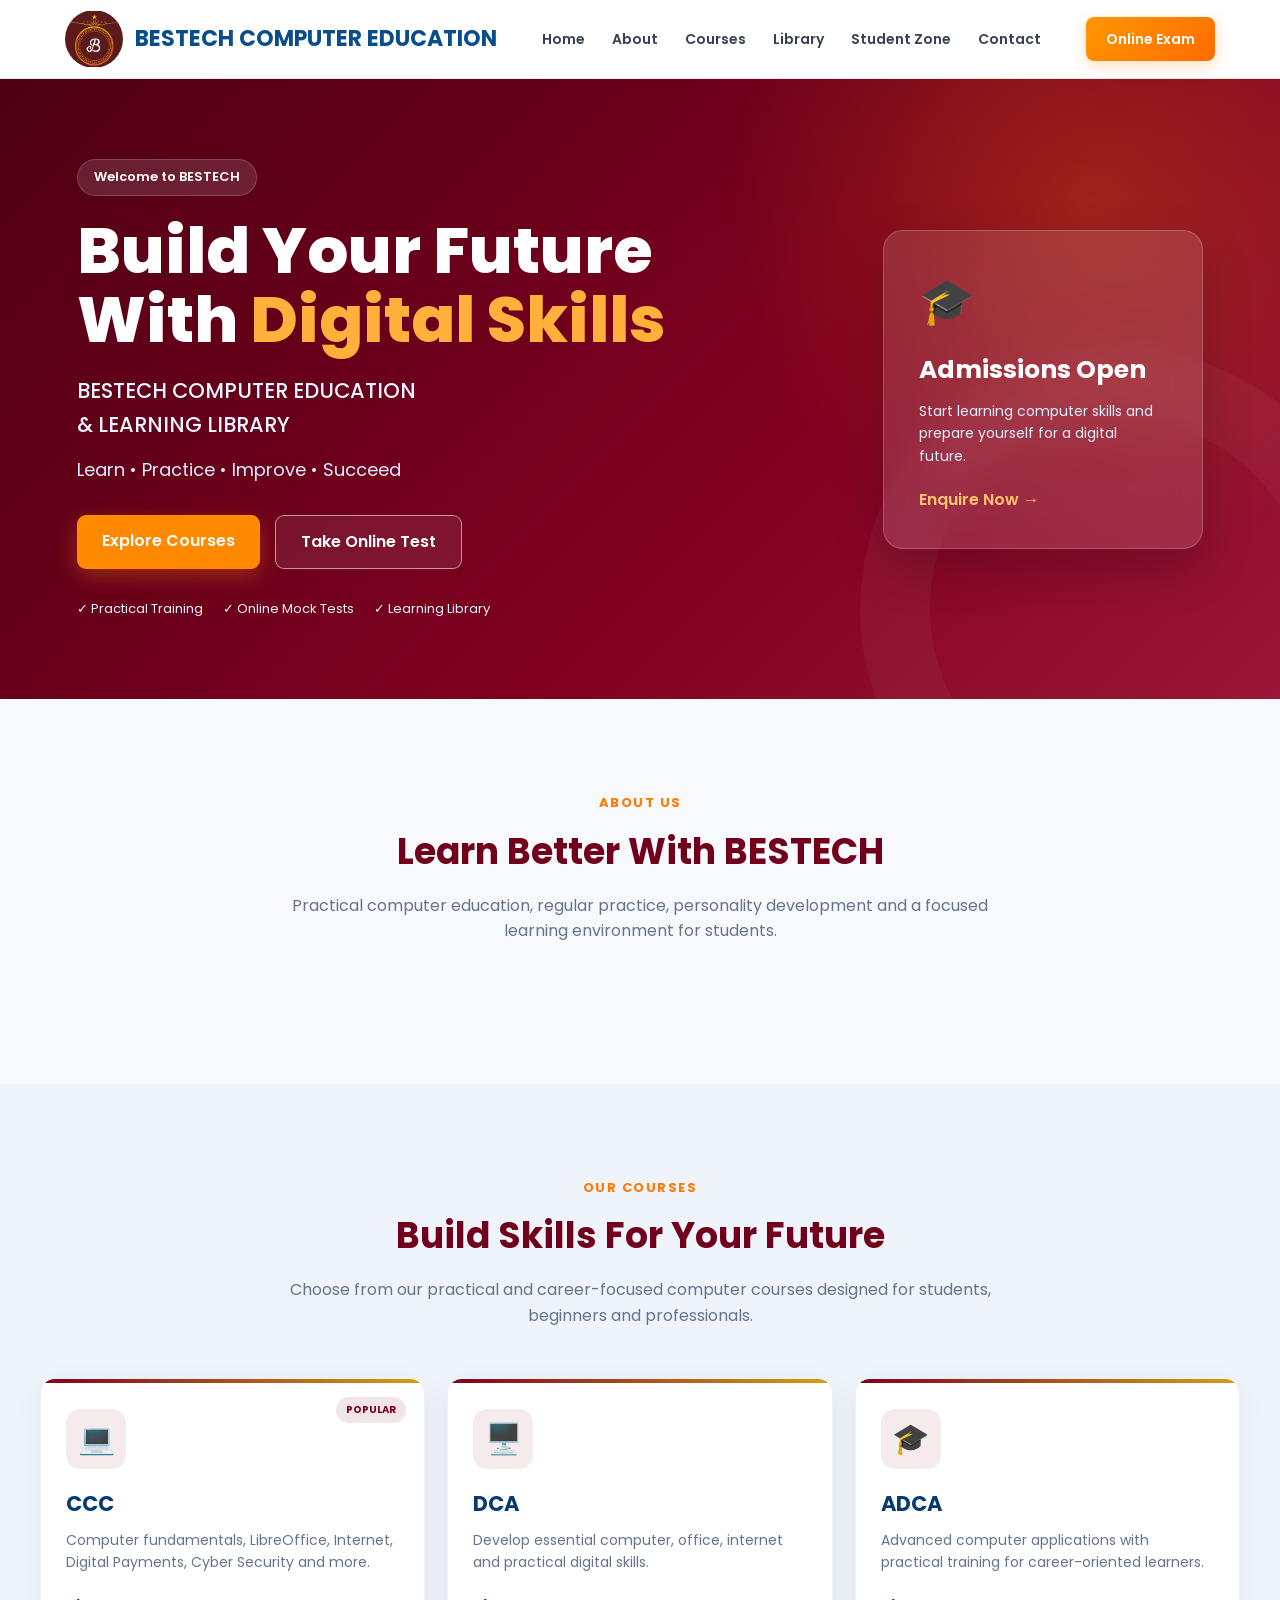
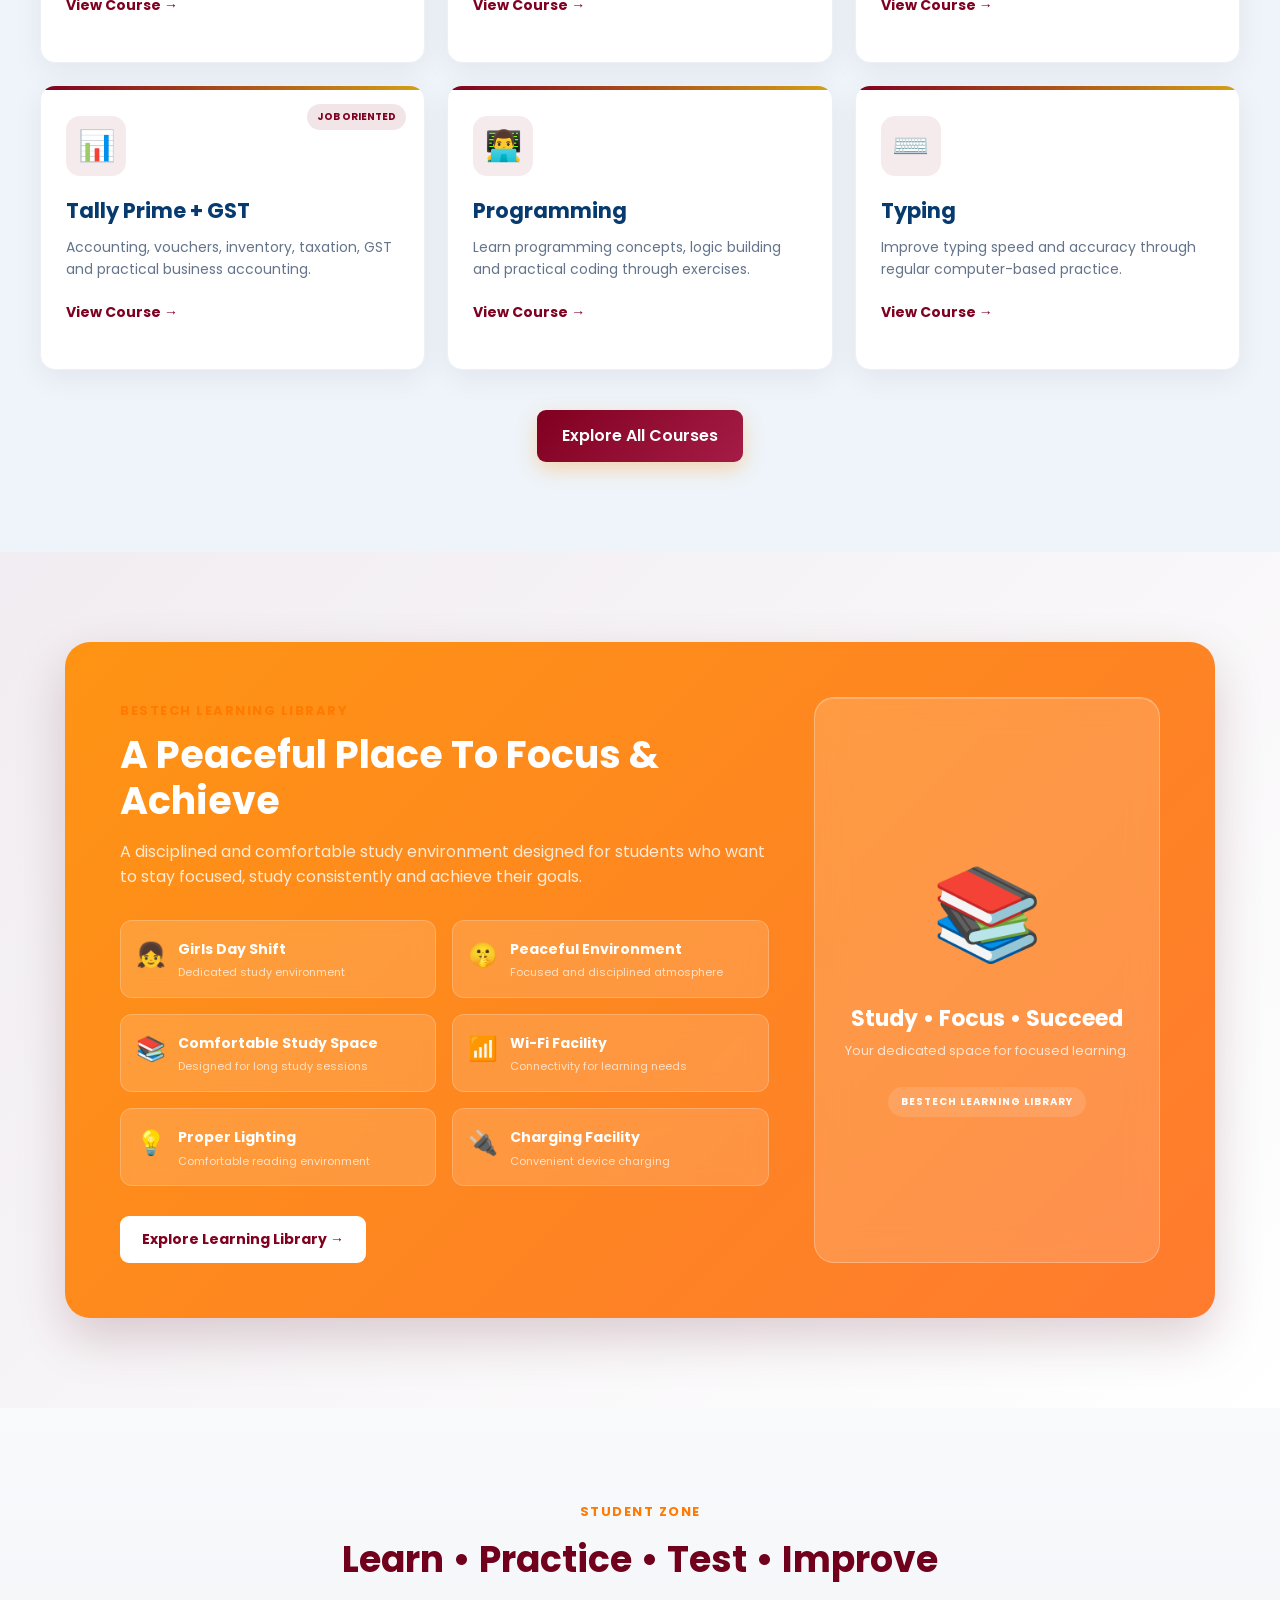
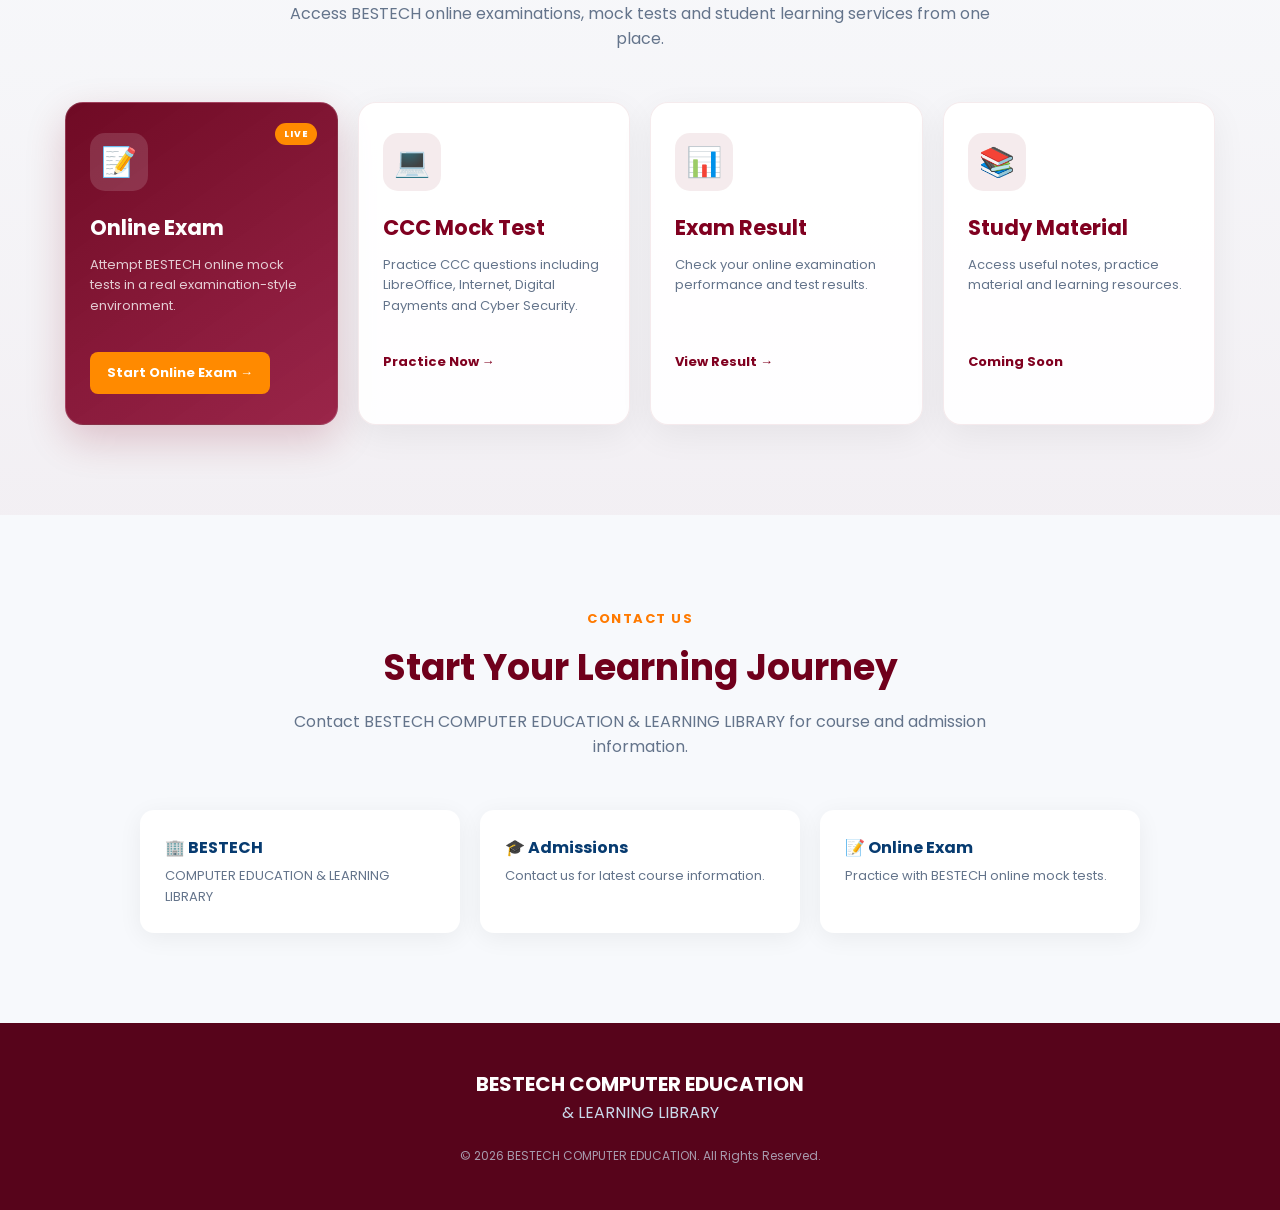
==== index.html @ 59c9afa2 "Connect CCC Online Exam Portal" ====
<!DOCTYPE html>
<html lang="en">

<head>
    <meta charset="UTF-8">
    <meta name="viewport" content="width=device-width, initial-scale=1.0">

    <title>BESTECH COMPUTER EDUCATION & LEARNING LIBRARY</title>

    <meta name="description"
          content="BESTECH Computer Education & Learning Library - Computer Courses, CCC, Tally, Programming, Learning Library and Online Mock Tests.">

    <link rel="preconnect" href="https://fonts.googleapis.com">
    <link rel="preconnect" href="https://fonts.gstatic.com" crossorigin>

    <link href="https://fonts.googleapis.com/css2?family=Poppins:wght@400;500;600;700;800&display=swap"
          rel="stylesheet">

    <link rel="stylesheet" href="css/style.css">
</head>

<body>

<!-- =========================
     HEADER
========================= -->

<header class="header">

    <nav class="navbar">

        <div class="brand">

            <div class="logo-box">
    <img src="images/logo.png" alt="BESTECH COMPUTER EDUCATION Logo">
</div>

            <div class="brand-text">
                <h2>BESTECH COMPUTER EDUCATION</h2>
            </div>

        </div>


        <ul class="nav-links">

            <li><a href="#home">Home</a></li>

            <li><a href="#about">About</a></li>

            <li><a href="#courses">Courses</a></li>

            <li><a href="#library">Library</a></li>

            <li><a href="#student-zone">Student Zone</a></li>

            <li><a href="#contact">Contact</a></li>

        </ul>


        <a href="#student-zone" class="exam-btn">
            Online Exam
        </a>

    </nav>

</header>


<!-- =========================
     HERO SECTION
========================= -->

<section class="hero" id="home">

    <div class="hero-content">

        <span class="welcome">
            Welcome to BESTECH
        </span>

        <h1>
            Build Your Future With
            <span>Digital Skills</span>
        </h1>

        <h2>
            BESTECH COMPUTER EDUCATION
            <br>
            & LEARNING LIBRARY
        </h2>

        <p>
            Learn • Practice • Improve • Succeed
        </p>


        <div class="hero-buttons">

            <a href="#courses" class="primary-btn">
                Explore Courses
            </a>

            <a href="#student-zone" class="secondary-btn">
                Take Online Test
            </a>

        </div>


        <div class="hero-features">

            <span>✓ Practical Training</span>

            <span>✓ Online Mock Tests</span>

            <span>✓ Learning Library</span>

        </div>

    </div>


    <div class="hero-card">

        <div class="hero-card-icon">
            🎓
        </div>

        <h3>Admissions Open</h3>

        <p>
            Start learning computer skills and prepare
            yourself for a digital future.
        </p>

        <a href="#contact">
            Enquire Now →
        </a>

    </div>

</section>


<!-- =========================
     ABOUT
========================= -->

<section class="section" id="about">

    <div class="section-heading">

        <span>ABOUT US</span>

        <h2>
            Learn Better With BESTECH
        </h2>

        <p>
            Practical computer education, regular practice,
            personality development and a focused learning
            environment for students.
        </p>

    </div>

</section>


<!-- =========================
     COURSES
========================= -->

<!-- =========================
     COURSES
========================= -->

<section class="section light-section" id="courses">

    <div class="section-heading">
        <span>OUR COURSES</span>
        <h2>Build Skills For Your Future</h2>
        <p>
            Choose from our practical and career-focused computer courses
            designed for students, beginners and professionals.
        </p>
    </div>

    <div class="cards course-grid">

        <!-- CCC -->
        <div class="card course-card">
            <div class="card-icon">💻</div>
            <span class="course-tag">Popular</span>

            <h3>CCC</h3>

            <p>
                Computer fundamentals, LibreOffice, Internet,
                Digital Payments, Cyber Security and more.
            </p>

            <a href="courses.html#ccc" class="course-link">
                View Course →
            </a>
        </div>


        <!-- DCA -->
        <div class="card course-card">
            <div class="card-icon">🖥️</div>

            <h3>DCA</h3>

            <p>
                Develop essential computer, office,
                internet and practical digital skills.
            </p>

            <a href="courses.html#dca" class="course-link">
                View Course →
            </a>
        </div>


        <!-- ADCA -->
        <div class="card course-card">
            <div class="card-icon">🎓</div>

            <h3>ADCA</h3>

            <p>
                Advanced computer applications with practical
                training for career-oriented learners.
            </p>

            <a href="courses.html#adca" class="course-link">
                View Course →
            </a>
        </div>


        <!-- TALLY -->
        <div class="card course-card">
            <div class="card-icon">📊</div>
            <span class="course-tag">Job Oriented</span>

            <h3>Tally Prime + GST</h3>

            <p>
                Accounting, vouchers, inventory, taxation,
                GST and practical business accounting.
            </p>

            <a href="courses.html#tally" class="course-link">
                View Course →
            </a>
        </div>


        <!-- PROGRAMMING -->
        <div class="card course-card">
            <div class="card-icon">👨‍💻</div>

            <h3>Programming</h3>

            <p>
                Learn programming concepts, logic building
                and practical coding through exercises.
            </p>

            <a href="courses.html#programming" class="course-link">
                View Course →
            </a>
        </div>


        <!-- TYPING -->
        <div class="card course-card">
            <div class="card-icon">⌨️</div>

            <h3>Typing</h3>

            <p>
                Improve typing speed and accuracy through
                regular computer-based practice.
            </p>

            <a href="courses.html#typing" class="course-link">
                View Course →
            </a>
        </div>

    </div>

    <div class="all-courses">
        <a href="courses.html" class="primary-btn">
            Explore All Courses
        </a>
    </div>

</section>

<!-- =========================
     LIBRARY
========================= -->

<!-- =========================
     BESTECH LEARNING LIBRARY
========================= -->

<section class="section library-section" id="library">

    <div class="library-box">

        <div class="library-content">

            <span class="small-title">
                BESTECH LEARNING LIBRARY
            </span>

            <h2>A Peaceful Place To Focus & Achieve</h2>

            <p class="library-description">
                A disciplined and comfortable study environment
                designed for students who want to stay focused,
                study consistently and achieve their goals.
            </p>

            <div class="library-features">

                <div class="library-feature">
                    <span>👧</span>
                    <div>
                        <strong>Girls Day Shift</strong>
                        <p>Dedicated study environment</p>
                    </div>
                </div>

                <div class="library-feature">
                    <span>🤫</span>
                    <div>
                        <strong>Peaceful Environment</strong>
                        <p>Focused and disciplined atmosphere</p>
                    </div>
                </div>

                <div class="library-feature">
                    <span>📚</span>
                    <div>
                        <strong>Comfortable Study Space</strong>
                        <p>Designed for long study sessions</p>
                    </div>
                </div>

                <div class="library-feature">
                    <span>📶</span>
                    <div>
                        <strong>Wi-Fi Facility</strong>
                        <p>Connectivity for learning needs</p>
                    </div>
                </div>

                <div class="library-feature">
                    <span>💡</span>
                    <div>
                        <strong>Proper Lighting</strong>
                        <p>Comfortable reading environment</p>
                    </div>
                </div>

                <div class="library-feature">
                    <span>🔌</span>
                    <div>
                        <strong>Charging Facility</strong>
                        <p>Convenient device charging</p>
                    </div>
                </div>

            </div>

            <a href="library.html" class="library-btn">
                Explore Learning Library →
            </a>

        </div>

        <div class="library-visual">

            <div class="library-big-icon">📚</div>

            <h3>Study • Focus • Succeed</h3>

            <p>
                Your dedicated space for focused learning.
            </p>

            <div class="library-badge">
                BESTECH LEARNING LIBRARY
            </div>

        </div>

    </div>

</section>

<!-- =========================
     STUDENT ZONE
========================= -->

<!-- =========================
     STUDENT ZONE
========================= -->

<section class="section student-zone-section" id="student-zone">

    <div class="section-heading">

        <span>STUDENT ZONE</span>

        <h2>Learn • Practice • Test • Improve</h2>

        <p>
            Access BESTECH online examinations, mock tests
            and student learning services from one place.
        </p>

    </div>


    <div class="student-zone-grid">

        <!-- ONLINE EXAM -->

        <div class="student-zone-card featured-zone-card">

            <div class="zone-icon">
                📝
            </div>

            <span class="zone-badge">
                LIVE
            </span>

            <h3>Online Exam</h3>

            <p>
                Attempt BESTECH online mock tests in a
                real examination-style environment.
            </p>

          <a href="https://amit8108gupta.github.io/BESTECH-CCC-PORTAL/"
   class="zone-btn exam-zone-btn">
    Start Online Exam →
</a>

        </div>


        <!-- PRACTICE TEST -->

        <div class="student-zone-card">

            <div class="zone-icon">
                💻
            </div>

            <h3>CCC Mock Test</h3>

            <p>
                Practice CCC questions including LibreOffice,
                Internet, Digital Payments and Cyber Security.
            </p>

      <a href="https://amit8108gupta.github.io/BESTECH-CCC-PORTAL/"
   class="zone-link">
    Practice Now →
</a>

        </div>


        <!-- RESULT -->

        <div class="student-zone-card">

            <div class="zone-icon">
                📊
            </div>

            <h3>Exam Result</h3>

            <p>
                Check your online examination performance
                and test results.
            </p>

            <a href="#" class="zone-link">
                View Result →
            </a>

        </div>


        <!-- NOTES -->

        <div class="student-zone-card">

            <div class="zone-icon">
                📚
            </div>

            <h3>Study Material</h3>

            <p>
                Access useful notes, practice material
                and learning resources.
            </p>

            <a href="#" class="zone-link">
                Coming Soon
            </a>

        </div>

    </div>

</section>
<!-- =========================
     CONTACT
========================= -->

<section class="section" id="contact">

    <div class="section-heading">

        <span>CONTACT US</span>

        <h2>
            Start Your Learning Journey
        </h2>

        <p>
            Contact BESTECH COMPUTER EDUCATION &
            LEARNING LIBRARY for course and admission information.
        </p>

    </div>


    <div class="contact-box">

        <div>
            <strong>🏢 BESTECH</strong>
            <p>COMPUTER EDUCATION & LEARNING LIBRARY</p>
        </div>

        <div>
            <strong>🎓 Admissions</strong>
            <p>Contact us for latest course information.</p>
        </div>

        <div>
            <strong>📝 Online Exam</strong>
            <p>Practice with BESTECH online mock tests.</p>
        </div>

    </div>

</section>


<!-- =========================
     FOOTER
========================= -->

<footer>

    <h3>
        BESTECH COMPUTER EDUCATION
    </h3>

    <p>
        & LEARNING LIBRARY
    </p>

    <p class="copyright">
        © 2026 BESTECH COMPUTER EDUCATION.
        All Rights Reserved.
    </p>

</footer>

</body>

</html>
---- css/style.css ----
/* =========================================
   BESTECH COMPUTER EDUCATION
   Official Website - Main Stylesheet
========================================= */

* {
    margin: 0;
    padding: 0;
    box-sizing: border-box;
}

html {
    scroll-behavior: smooth;
}

body {
    font-family: "Poppins", sans-serif;
    background: #f7f9fc;
    color: #1f2937;
    line-height: 1.6;
}

a {
    text-decoration: none;
}

/* =========================
   HEADER
========================= */

.header {
    position: sticky;
    top: 0;
    width: 100%;
    z-index: 1000;
    background: rgba(255,255,255,0.96);
    backdrop-filter: blur(12px);
    border-bottom: 1px solid #e5e7eb;
}

.navbar {
    max-width: 1200px;
    margin: auto;
    min-height: 78px;

    display: flex;
    align-items: center;
    justify-content: space-between;

    padding: 10px 25px;
}

.brand {
    display: flex;
    align-items: center;
    gap: 12px;
}

.logo-box {
    width: 58px;
    height: 58px;

    display: flex;
    align-items: center;
    justify-content: center;

    flex-shrink: 0;
}

.logo-box img {
    width: 100%;
    height: 100%;

    object-fit: contain;
    border-radius: 50%;
}

.brand-text h2 {
    color: #0a4d8c;
    font-size: 22px;
    line-height: 1.1;
}

.brand-text p {
    font-size: 12px;
    color: #6b7280;
}

.nav-links {
    list-style: none;

    display: flex;
    align-items: center;
    gap: 27px;
}

.nav-links a {
    color: #374151;
    font-size: 14px;
    font-weight: 600;
    transition: 0.3s;
}

.nav-links a:hover {
    color: #ff7a00;
}

.exam-btn {
    background: linear-gradient(135deg, #ff9800, #ff6b00);
    color: white;

    padding: 11px 20px;
    border-radius: 8px;

    font-size: 14px;
    font-weight: 600;

    box-shadow: 0 5px 15px rgba(255, 128, 0, 0.25);

    transition: 0.3s;
}

.exam-btn:hover {
    transform: translateY(-2px);
}

/* =========================
   HERO
========================= */

.hero {
    min-height: 620px;

    background:
    radial-gradient(
        circle at 85% 20%,
        rgba(255, 152, 0, 0.22),
        transparent 30%
    ),
    linear-gradient(
        135deg,
        #4d0013,
        #800020 60%,
        #9b1638
    );

    display: flex;
    align-items: center;
    justify-content: space-between;

    gap: 60px;

    padding: 80px max(6%, calc((100% - 1200px) / 2));

    color: white;

    position: relative;
    overflow: hidden;
}

.hero::after {
    content: "";

    position: absolute;
    width: 380px;
    height: 380px;

    border: 70px solid rgba(255,255,255,0.04);
    border-radius: 50%;

    right: -100px;
    bottom: -170px;
}

.hero-content {
    max-width: 700px;
    position: relative;
    z-index: 2;
}

.welcome {
    display: inline-block;

    background: rgba(255,255,255,0.12);

    padding: 7px 16px;
    border-radius: 30px;

    font-size: 13px;
    font-weight: 600;

    margin-bottom: 20px;

    border: 1px solid rgba(255,255,255,0.18);
}

.hero h1 {
    font-size: clamp(38px, 5vw, 65px);
    line-height: 1.08;

    margin-bottom: 20px;

    font-weight: 800;
}

.hero h1 span {
    color: #ffb13b;
}

.hero h2 {
    font-size: 21px;
    font-weight: 500;

    margin-bottom: 15px;

    color: #eaf4ff;
}

.hero-content > p {
    font-size: 18px;
    color: #dcecff;
}

.hero-buttons {
    display: flex;
    gap: 15px;

    margin-top: 30px;
}

.primary-btn,
.secondary-btn {
    display: inline-block;

    padding: 13px 25px;

    border-radius: 9px;

    font-weight: 600;

    transition: 0.3s;
}

.primary-btn {
    background: #ff8a00;
    color: white;

    box-shadow: 0 7px 20px rgba(255,138,0,0.3);
}

.secondary-btn {
    color: white;
    border: 1px solid rgba(255,255,255,0.55);
    background: rgba(255,255,255,0.08);
}

.primary-btn:hover,
.secondary-btn:hover {
    transform: translateY(-3px);
}

.hero-features {
    margin-top: 30px;

    display: flex;
    flex-wrap: wrap;
    gap: 20px;

    font-size: 13px;
    color: #eaf4ff;
}

/* Admission card */

.hero-card {
    width: 320px;

    background: rgba(255,255,255,0.12);
    backdrop-filter: blur(18px);

    border: 1px solid rgba(255,255,255,0.2);

    border-radius: 20px;

    padding: 35px;

    position: relative;
    z-index: 2;

    box-shadow: 0 20px 50px rgba(0,0,0,0.2);
}

.hero-card-icon {
    font-size: 45px;
    margin-bottom: 12px;
}

.hero-card h3 {
    font-size: 25px;
    margin-bottom: 10px;
}

.hero-card p {
    font-size: 14px;
    color: #e5efff;
    margin-bottom: 20px;
}

.hero-card a {
    color: #ffc46b;
    font-weight: 600;
}

/* =========================
   GENERAL SECTION
========================= */

.section {
    padding: 90px 25px;
}

.light-section {
    background: #eef4fa;
}

.section-heading {
    max-width: 750px;

    margin: 0 auto 50px;

    text-align: center;
}

.section-heading span,
.small-title {
    color: #ff7a00;

    font-size: 13px;
    font-weight: 700;

    letter-spacing: 1.5px;
}

.section-heading h2 {
    color: #70001c;

    font-size: 36px;

    margin: 8px 0 12px;
}

.section-heading p {
    color: #64748b;
}

/* =========================
   COURSE CARDS
========================= */

.cards {
    max-width: 1200px;
    margin: auto;

    display: grid;

    grid-template-columns:
        repeat(4, 1fr);

    gap: 22px;
}

.card {
    background: white;

    padding: 30px 25px;

    border-radius: 15px;

    box-shadow:
        0 8px 30px rgba(0,0,0,0.06);

    border: 1px solid #edf1f5;

    transition: 0.3s;
}

.card:hover {
    transform: translateY(-8px);

    box-shadow:
        0 15px 35px rgba(0,0,0,0.1);
}

.card-icon {
    font-size: 37px;
    margin-bottom: 15px;
}

.card h3 {
    color: #073b70;
    margin-bottom: 8px;
}

.card p {
    font-size: 14px;
    color: #64748b;
}

/* =========================
   LIBRARY
========================= */

/* =========================
   LEARNING LIBRARY
========================= */

.library-section {
    background:
        linear-gradient(
            135deg,
            rgba(128, 0, 32, 0.05),
            rgba(255, 255, 255, 1)
        );
}

.library-box {
    max-width: 1150px;
    margin: auto;

    display: grid;
    grid-template-columns: 1.5fr 0.8fr;
    gap: 45px;

    padding: 55px;

    border-radius: 25px;

    background:
        linear-gradient(
            135deg,
            rgba(255, 140, 0, 0.92),
            rgba(255, 94, 0, 0.82)
        );

    color: white;

    box-shadow:
        0 20px 50px rgba(80, 0, 20, 0.18);
}

.library-content h2 {
    font-size: 38px;
    line-height: 1.2;
    margin: 10px 0 15px;
}

.library-description {
    color: rgba(255,255,255,0.82);
    max-width: 700px;
}

.library-features {
    display: grid;
    grid-template-columns: repeat(2, 1fr);

    gap: 16px;

    margin: 30px 0;
}

.library-feature {
    display: flex;
    align-items: flex-start;
    gap: 12px;

    padding: 15px;
    border-radius: 12px;

    background: rgba(255, 255, 255, 0.14);
    border: 1px solid rgba(255, 255, 255, 0.22);

    backdrop-filter: blur(10px);
}

.library-feature > span {
    font-size: 24px;
}

.library-feature strong {
    font-size: 14px;
}

.library-feature p {
    font-size: 11px;
    margin-top: 3px;
    color: rgba(255,255,255,0.7);
}

.library-btn {
    display: inline-block;

    background: #ffffff;
    color: #800020;

    padding: 12px 22px;

    border-radius: 9px;

    font-size: 14px;
    font-weight: 700;

    transition: 0.3s;
}

.library-btn:hover {
    transform: translateY(-3px);
}

.library-visual {
    display: flex;
    flex-direction: column;
    align-items: center;
    justify-content: center;

    text-align: center;
    padding: 35px 20px;

    border-radius: 20px;

    background: rgba(255, 255, 255, 0.16);
    border: 1px solid rgba(255, 255, 255, 0.28);

    backdrop-filter: blur(15px);

    box-shadow: inset 0 1px 0 rgba(255,255,255,0.2);
}

.library-big-icon {
    font-size: 90px;
}

.library-visual h3 {
    margin-top: 15px;
    font-size: 22px;
}

.library-visual p {
    margin-top: 5px;
    font-size: 13px;
    color: rgba(255,255,255,0.75);
}

.library-badge {
    margin-top: 25px;

    padding: 7px 13px;

    border-radius: 30px;

    background: rgba(255,255,255,0.12);

    font-size: 10px;
    font-weight: 700;

    letter-spacing: 1px;
}

/* Tablet / Mobile */

@media (max-width: 850px) {

    .library-box {
        grid-template-columns: 1fr;
        padding: 35px 25px;
    }

}

@media (max-width: 600px) {

    .library-features {
        grid-template-columns: 1fr;
    }

    .library-content h2 {
        font-size: 29px;
    }

    .library-big-icon {
        font-size: 65px;
    }

}

/* =========================
   STUDENT ZONE
========================= */

.student-section {
    background: #f0f5fb;
}

.student-card {
    max-width: 470px;

    margin: auto;

    background: white;

    text-align: center;

    padding: 40px;

    border-radius: 20px;

    box-shadow:
        0 10px 40px rgba(0,0,0,0.08);
}

.student-icon {
    font-size: 55px;
}

.student-card h3 {
    color: #073b70;
    font-size: 24px;
    margin: 12px 0;
}

.student-card p {
    color: #64748b;
    margin-bottom: 25px;
}

.start-test-btn {
    display: inline-block;

    padding: 13px 28px;

    background:
        linear-gradient(
            135deg,
            #ff9500,
            #ff6a00
        );

    color: white;

    border-radius: 9px;

    font-weight: 600;

    transition: 0.3s;
}

.start-test-btn:hover {
    transform: translateY(-3px);
}

/* =========================
   CONTACT
========================= */

.contact-box {
    max-width: 1000px;

    margin: auto;

    display: grid;

    grid-template-columns:
        repeat(3, 1fr);

    gap: 20px;
}

.contact-box > div {
    background: white;

    padding: 25px;

    border-radius: 14px;

    box-shadow:
        0 5px 25px rgba(0,0,0,0.06);
}

.contact-box strong {
    color: #073b70;
}

.contact-box p {
    margin-top: 6px;

    font-size: 13px;

    color: #64748b;
}

/* =========================
   FOOTER
========================= */

footer {
    background: rgba(87, 4, 27, 1);

    color: white;

    text-align: center;

    padding: 45px 20px;
}

footer h3 {
    font-size: 20px;
}

footer > p {
    color: #c9d9ea;
}

.copyright {
    margin-top: 20px;
    font-size: 12px;
    opacity: 0.7;
}

/* =========================
   RESPONSIVE
========================= */

@media (max-width: 950px) {

    .nav-links {
        display: none;
    }

    .hero {
        flex-direction: column;
        align-items: flex-start;

        padding-top: 70px;
        padding-bottom: 70px;
    }

    .hero-card {
        width: 100%;
        max-width: 500px;
    }

    .cards {
        grid-template-columns:
            repeat(2, 1fr);
    }

}

@media (max-width: 650px) {

    .navbar {
        padding: 10px 15px;
    }

    .brand-text h2 {
        font-size: 18px;
    }

    .brand-text p {
        font-size: 10px;
    }

    .exam-btn {
        padding: 9px 12px;
        font-size: 12px;
    }

    .hero {
        min-height: auto;
        padding: 60px 20px;
    }

    .hero h1 {
        font-size: 38px;
    }

    .hero h2 {
        font-size: 17px;
    }

    .hero-buttons {
        flex-direction: column;
    }

    .primary-btn,
    .secondary-btn {
        text-align: center;
    }

    .hero-features {
        flex-direction: column;
        gap: 8px;
    }

    .section {
        padding: 65px 18px;
    }

    .section-heading h2 {
        font-size: 29px;
    }

    .cards {
        grid-template-columns: 1fr;
    }

    .library-box {
        padding: 35px 25px;
        flex-direction: column;
        align-items: flex-start;
    }

    .library-box h2 {
        font-size: 28px;
    }

    .library-icon {
        font-size: 60px;
    }

    .contact-box {
        grid-template-columns: 1fr;
    }

}
/* =========================
   PROFESSIONAL COURSE CARDS
========================= */

.course-grid {
    grid-template-columns: repeat(3, 1fr);
}

.course-card {
    position: relative;
    overflow: hidden;
    min-height: 285px;
}

.course-card::before {
    content: "";
    position: absolute;
    top: 0;
    left: 0;

    width: 100%;
    height: 4px;

    background: linear-gradient(
        90deg,
        #800020,
        #d4a017
    );
}

.course-card .card-icon {
    width: 60px;
    height: 60px;

    display: flex;
    align-items: center;
    justify-content: center;

    background: rgba(128, 0, 32, 0.08);

    border-radius: 14px;

    font-size: 30px;
}

.course-card h3 {
    font-size: 21px;
    margin-top: 18px;
}

.course-tag {
    position: absolute;

    top: 18px;
    right: 18px;

    background: rgba(128, 0, 32, 0.1);
    color: #800020;

    padding: 5px 10px;
    border-radius: 20px;

    font-size: 10px;
    font-weight: 700;

    text-transform: uppercase;
}

.course-link {
    display: inline-block;

    margin-top: 20px;

    color: #800020;

    font-size: 14px;
    font-weight: 700;
}

.course-link:hover {
    color: #d48806;
}

.all-courses {
    text-align: center;
    margin-top: 40px;
}

.all-courses .primary-btn {
    background: linear-gradient(
        135deg,
        #800020,
        #a51c46
    );
}

/* Tablet */

@media (max-width: 950px) {

    .course-grid {
        grid-template-columns: repeat(2, 1fr);
    }

}

/* Mobile */

@media (max-width: 650px) {

    .course-grid {
        grid-template-columns: 1fr;
    }

    .course-card {
        min-height: auto;
    }

}
/* =========================================
   STUDENT ZONE
========================================= */

.student-zone-section {
    background:
        linear-gradient(
            180deg,
            #f8fafc,
            rgba(128, 0, 32, 0.04)
        );
}

.student-zone-grid {
    max-width: 1150px;
    margin: auto;

    display: grid;
    grid-template-columns: repeat(4, 1fr);

    gap: 20px;
}

.student-zone-card {
    position: relative;

    background: rgba(255, 255, 255, 0.92);

    padding: 30px 24px;

    border-radius: 18px;

    border: 1px solid rgba(128, 0, 32, 0.08);

    box-shadow:
        0 10px 35px rgba(0, 0, 0, 0.06);

    transition:
        transform 0.3s ease,
        box-shadow 0.3s ease;
}

.student-zone-card:hover {
    transform: translateY(-7px);

    box-shadow:
        0 18px 40px rgba(128, 0, 32, 0.12);
}

.zone-icon {
    width: 58px;
    height: 58px;

    display: flex;
    align-items: center;
    justify-content: center;

    border-radius: 15px;

    background: rgba(128, 0, 32, 0.08);

    font-size: 29px;

    margin-bottom: 20px;
}

.student-zone-card h3 {
    color: #800020;

    font-size: 21px;

    margin-bottom: 10px;
}

.student-zone-card p {
    color: #64748b;

    font-size: 13px;

    min-height: 82px;
}

.zone-link {
    display: inline-block;

    margin-top: 15px;

    color: #800020;

    font-size: 13px;
    font-weight: 700;
}

.zone-link:hover {
    color: #e87500;
}


/* FEATURED EXAM CARD */

.featured-zone-card {
    background:
        linear-gradient(
            145deg,
            rgba(105, 0, 27, 0.96),
            rgba(145, 15, 55, 0.90)
        );

    color: white;

    border: 1px solid rgba(255,255,255,0.15);

    box-shadow:
        0 15px 40px rgba(128, 0, 32, 0.20);
}

.featured-zone-card .zone-icon {
    background: rgba(255,255,255,0.14);
}

.featured-zone-card h3 {
    color: white;
}

.featured-zone-card p {
    color: rgba(255,255,255,0.78);
}

.zone-badge {
    position: absolute;

    top: 20px;
    right: 20px;

    background: #ff8a00;
    color: white;

    padding: 4px 9px;

    border-radius: 20px;

    font-size: 9px;
    font-weight: 800;

    letter-spacing: 1px;
}

.zone-btn {
    display: inline-block;

    margin-top: 15px;

    padding: 11px 17px;

    border-radius: 8px;

    font-size: 13px;
    font-weight: 700;

    transition: 0.3s;
}

.exam-zone-btn {
    background: #ff8a00;
    color: white;
}

.exam-zone-btn:hover {
    background: #ffffff;
    color: #800020;

    transform: translateY(-2px);
}


/* TABLET */

@media (max-width: 950px) {

    .student-zone-grid {
        grid-template-columns: repeat(2, 1fr);
    }

}


/* MOBILE */

@media (max-width: 600px) {

    .student-zone-grid {
        grid-template-columns: 1fr;
    }

    .student-zone-card p {
        min-height: auto;
    }

}
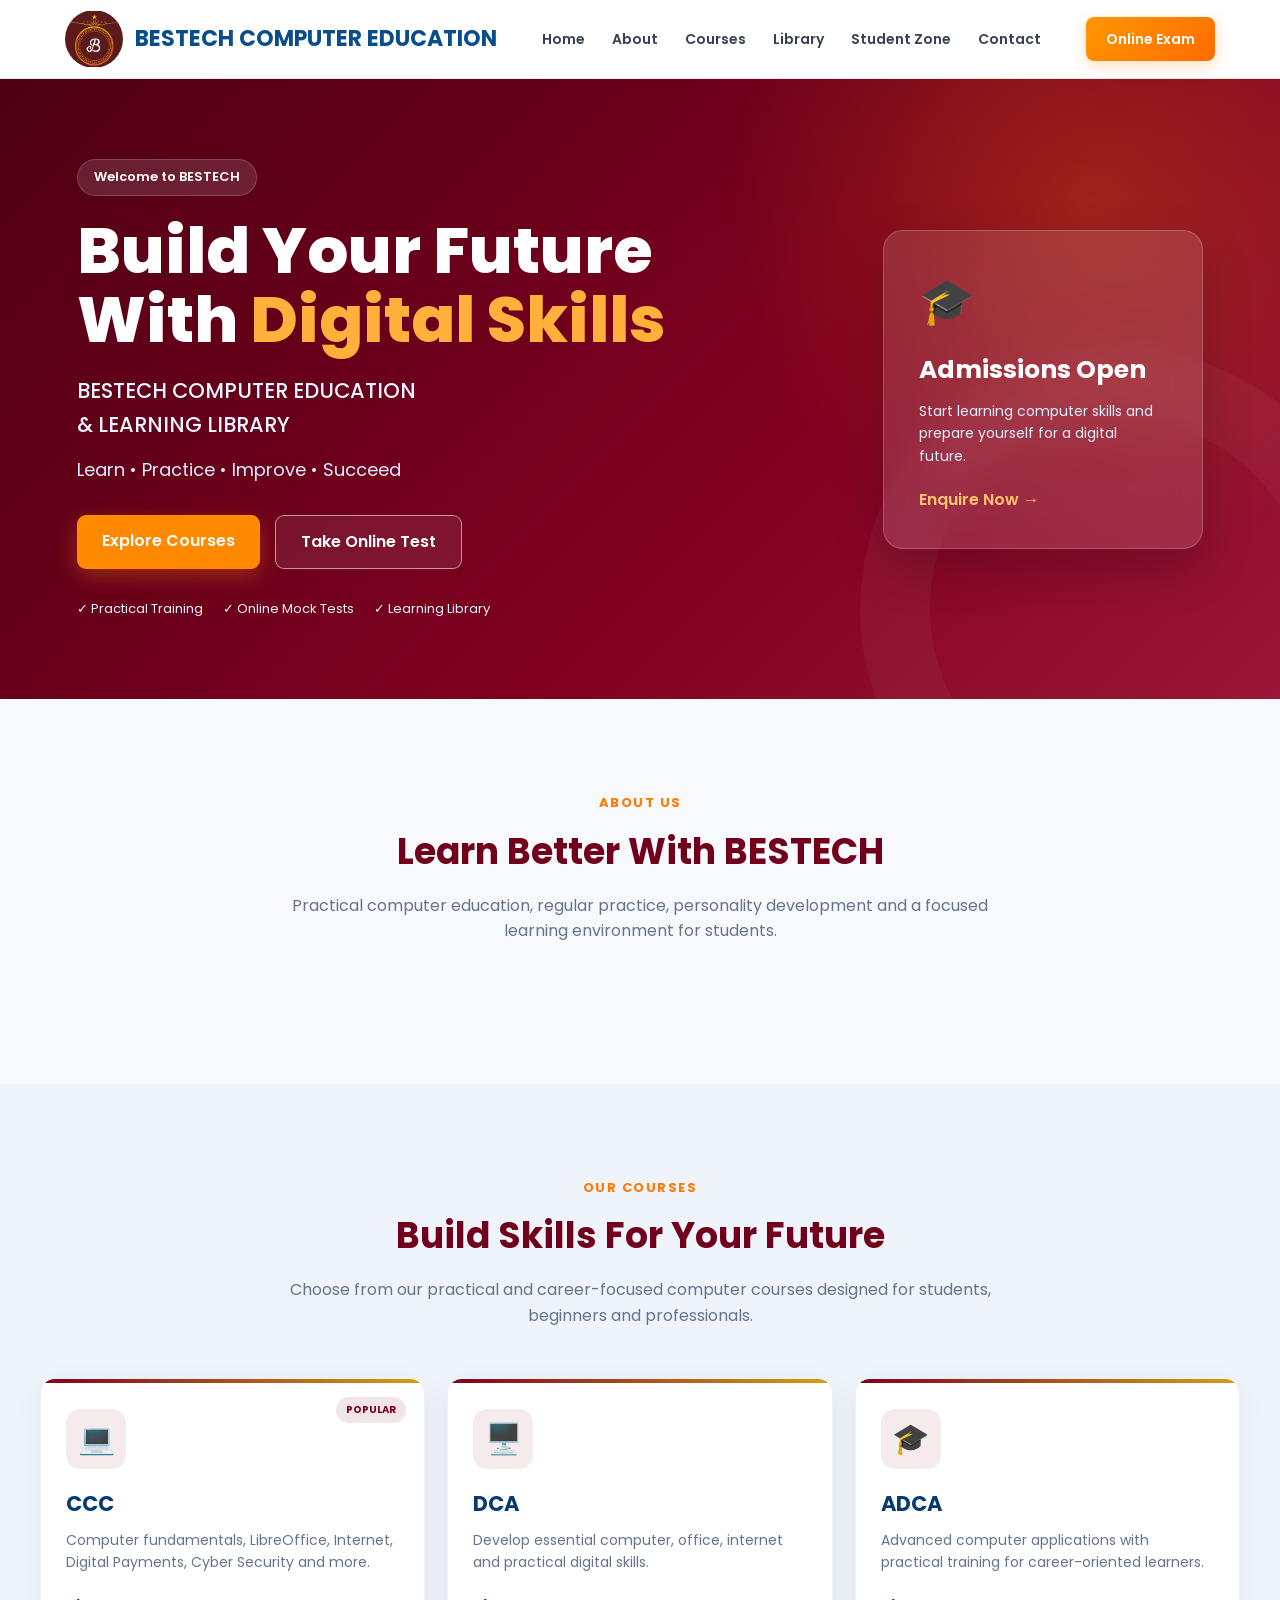
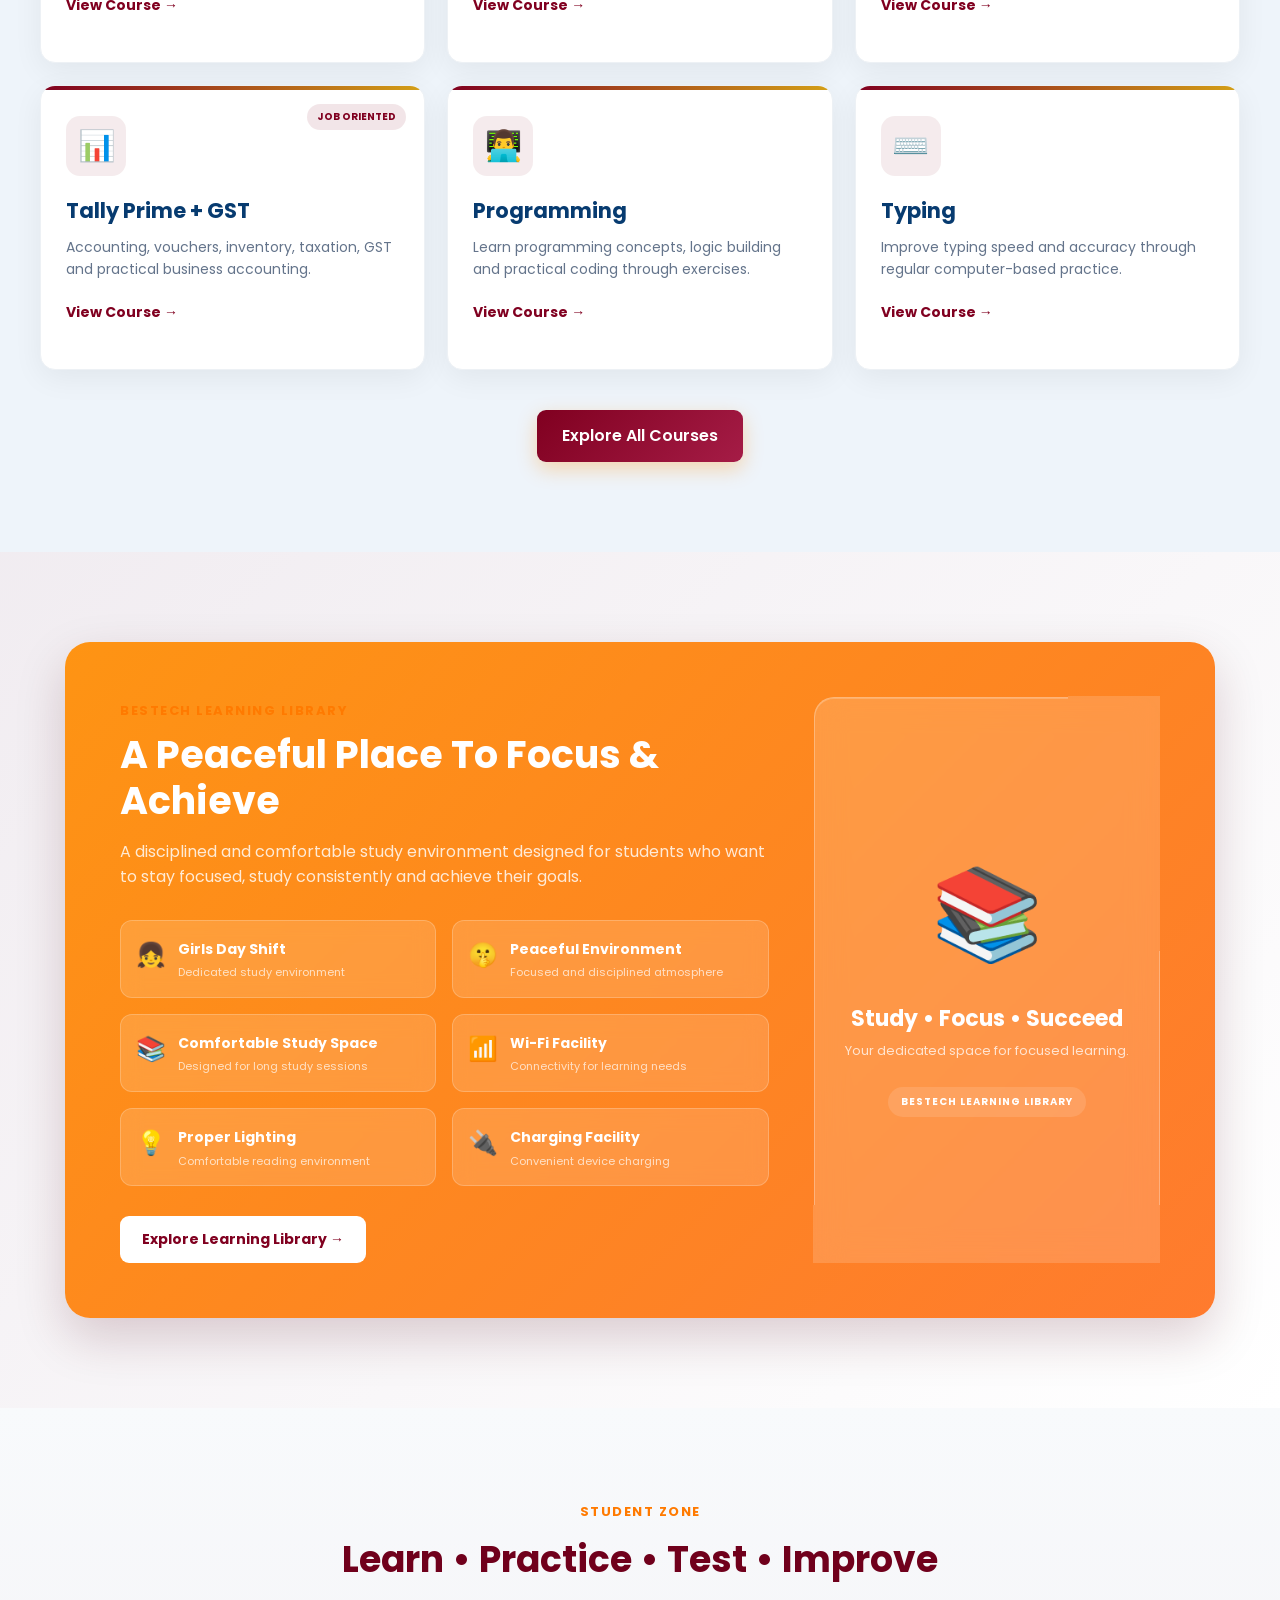
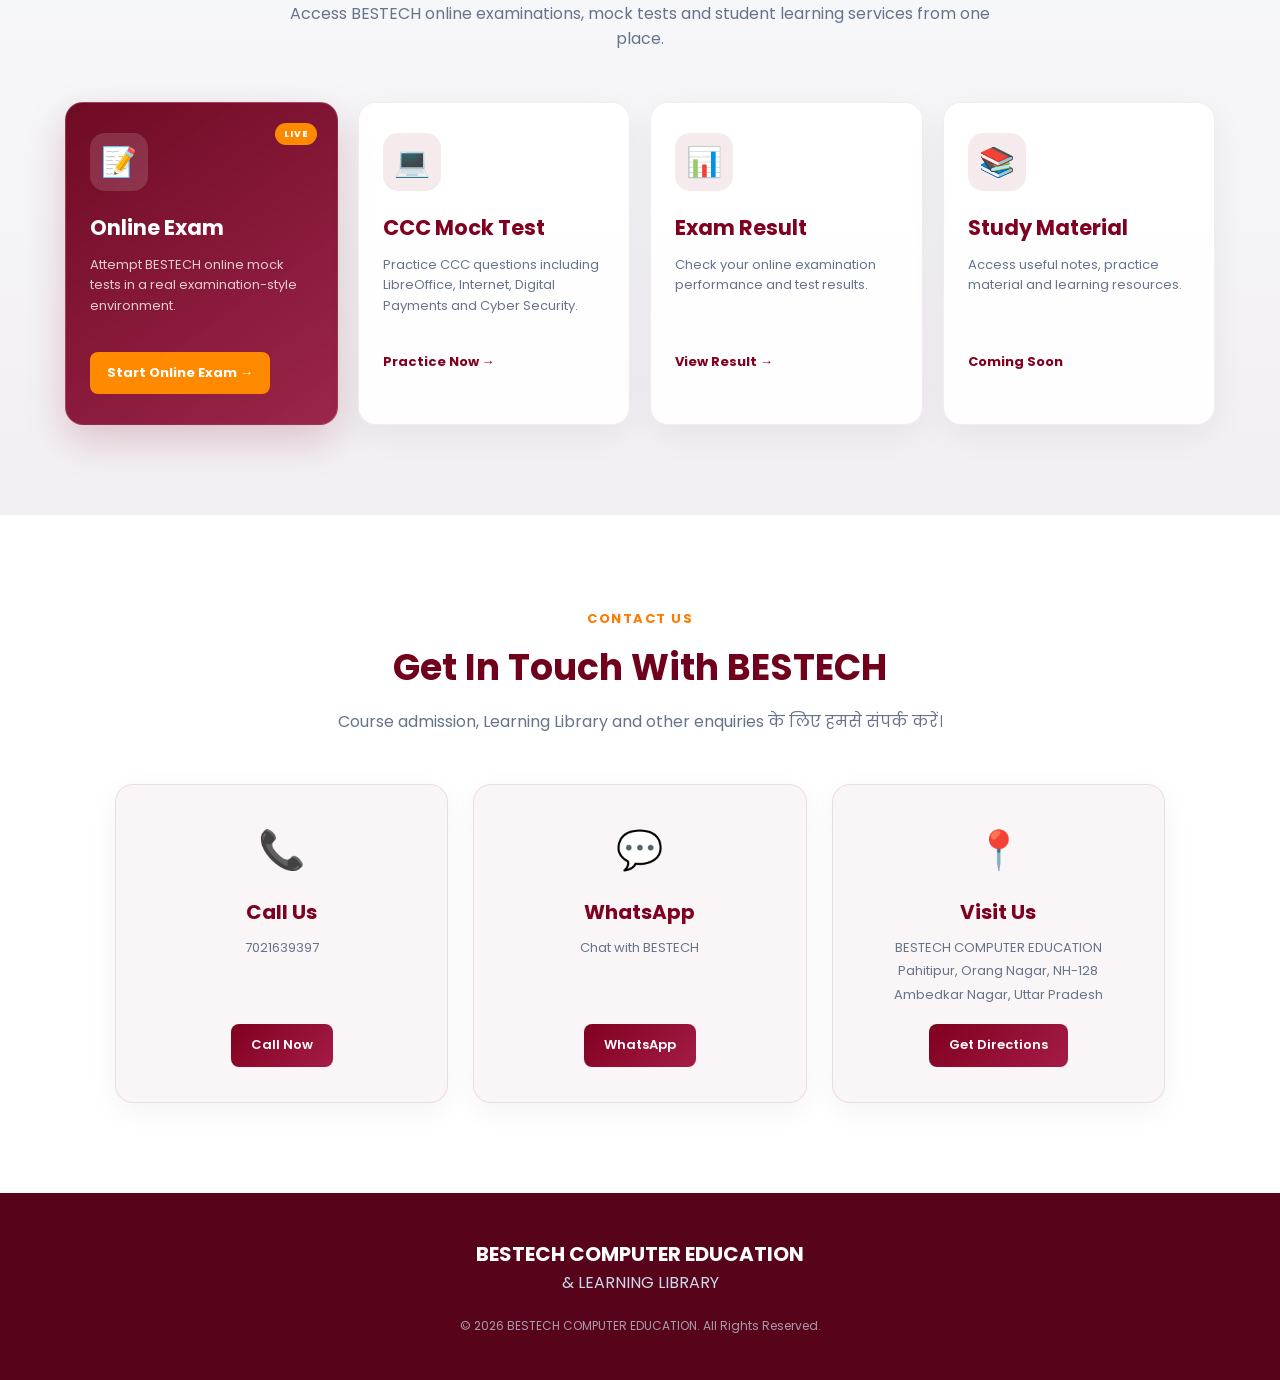
==== commit 3c00dfa8: "Add contact WhatsApp and location section" ====
--- a/index.html
+++ b/index.html
@@ -59,9 +59,10 @@
         </ul>
 
 
-        <a href="#student-zone" class="exam-btn">
-            Online Exam
-        </a>
+       <a href="https://amit8108gupta.github.io/BESTECH-CCC-PORTAL/"
+   class="exam-btn">
+    Online Exam
+</a>
 
     </nav>
 
@@ -533,45 +534,65 @@
      CONTACT
 ========================= -->
 
-<section class="section" id="contact">
+<!-- =========================
+     CONTACT
+========================= -->
+
+<section class="section contact-section" id="contact">
 
     <div class="section-heading">
-
         <span>CONTACT US</span>
-
-        <h2>
-            Start Your Learning Journey
-        </h2>
-
+        <h2>Get In Touch With BESTECH</h2>
         <p>
-            Contact BESTECH COMPUTER EDUCATION &
-            LEARNING LIBRARY for course and admission information.
+            Course admission, Learning Library and other enquiries
+            के लिए हमसे संपर्क करें।
         </p>
-
-    </div>
-
-
-    <div class="contact-box">
-
-        <div>
-            <strong>🏢 BESTECH</strong>
-            <p>COMPUTER EDUCATION & LEARNING LIBRARY</p>
-        </div>
-
-        <div>
-            <strong>🎓 Admissions</strong>
-            <p>Contact us for latest course information.</p>
-        </div>
-
-        <div>
-            <strong>📝 Online Exam</strong>
-            <p>Practice with BESTECH online mock tests.</p>
+    </div>
+
+    <div class="contact-grid">
+
+        <div class="contact-card">
+            <div class="contact-icon">📞</div>
+            <h3>Call Us</h3>
+            <p>7021639397</p>
+
+            <a href="tel:+917021639397" class="contact-btn">
+                Call Now
+            </a>
+        </div>
+
+        <div class="contact-card">
+            <div class="contact-icon">💬</div>
+            <h3>WhatsApp</h3>
+            <p>Chat with BESTECH</p>
+
+            <a href="https://wa.me/917021639397"
+               class="contact-btn"
+               target="_blank">
+                WhatsApp
+            </a>
+        </div>
+
+        <div class="contact-card">
+            <div class="contact-icon">📍</div>
+            <h3>Visit Us</h3>
+
+            <p>
+                BESTECH COMPUTER EDUCATION<br>
+                Pahitipur, Orang Nagar, NH-128<br>
+                Ambedkar Nagar, Uttar Pradesh
+            </p>
+
+            <a href="https://www.google.com/maps/search/?api=1&query=BESTECH+COMPUTER+EDUCATION+Orang+Nagar+NH+128+Ambedkar+Nagar"
+               class="contact-btn"
+               target="_blank">
+                Get Directions
+            </a>
         </div>
 
     </div>
 
 </section>
-
 
 <!-- =========================
      FOOTER
--- a/css/style.css
+++ b/css/style.css
@@ -1149,4 +1149,97 @@
         min-height: auto;
     }
 
+}
+/* =========================
+   CONTACT SECTION
+========================= */
+
+.contact-section {
+    background: #ffffff;
+}
+
+.contact-grid {
+    max-width: 1050px;
+    margin: auto;
+
+    display: grid;
+    grid-template-columns: repeat(3, 1fr);
+    gap: 25px;
+}
+
+.contact-card {
+    text-align: center;
+
+    padding: 35px 25px;
+
+    background: rgba(128, 0, 32, 0.04);
+
+    border: 1px solid rgba(128, 0, 32, 0.10);
+    border-radius: 18px;
+
+    transition: 0.3s;
+
+    box-shadow: 0 8px 30px rgba(0,0,0,0.05);
+}
+
+.contact-card:hover {
+    transform: translateY(-7px);
+    box-shadow: 0 15px 35px rgba(128,0,32,0.12);
+}
+
+.contact-icon {
+    font-size: 38px;
+    margin-bottom: 15px;
+}
+
+.contact-card h3 {
+    color: #800020;
+    font-size: 20px;
+    margin-bottom: 8px;
+}
+
+.contact-card p {
+    color: #64748b;
+    font-size: 13px;
+    line-height: 1.8;
+    min-height: 70px;
+}
+
+.contact-btn {
+    display: inline-block;
+
+    margin-top: 18px;
+    padding: 11px 20px;
+
+    background: linear-gradient(
+        135deg,
+        #800020,
+        #a51c46
+    );
+
+    color: white;
+
+    border-radius: 8px;
+
+    font-size: 13px;
+    font-weight: 600;
+
+    transition: 0.3s;
+}
+
+.contact-btn:hover {
+    background: #ff8500;
+    transform: translateY(-2px);
+}
+
+@media (max-width: 750px) {
+
+    .contact-grid {
+        grid-template-columns: 1fr;
+    }
+
+    .contact-card p {
+        min-height: auto;
+    }
+
 }
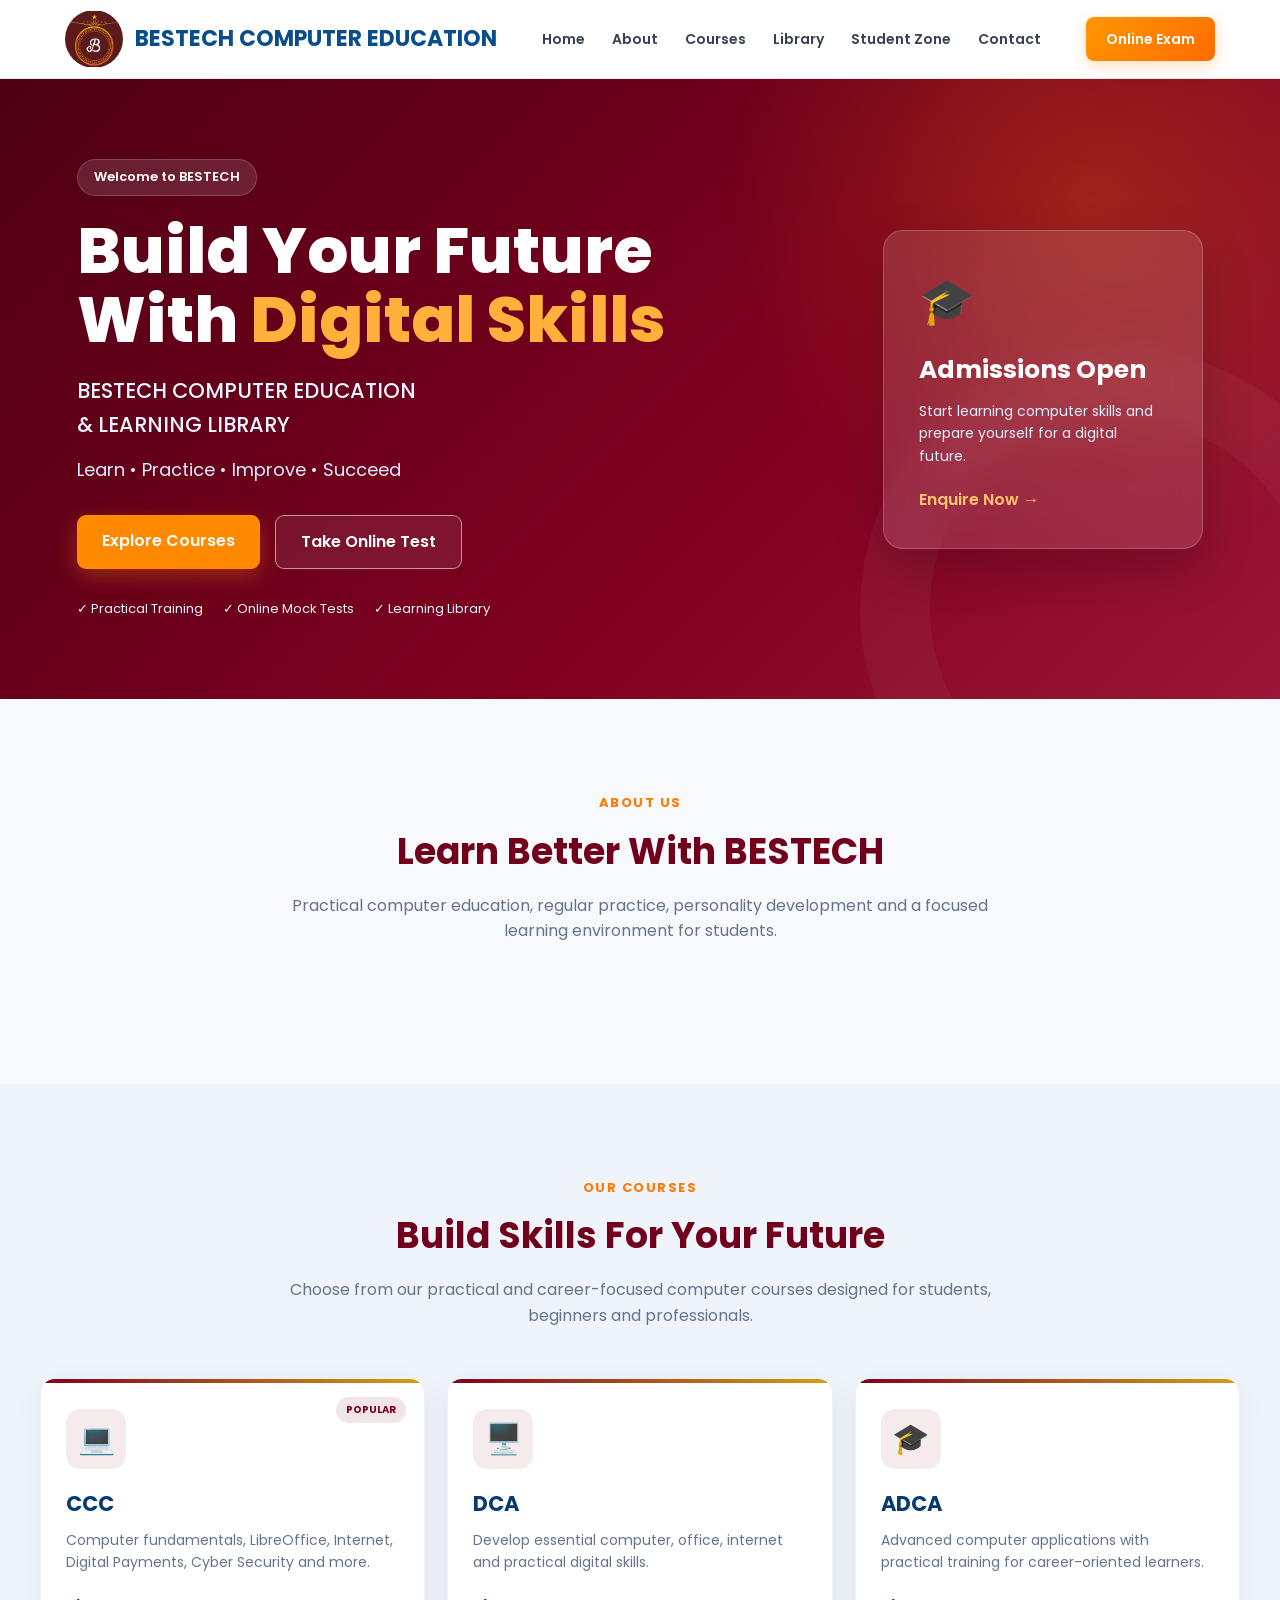
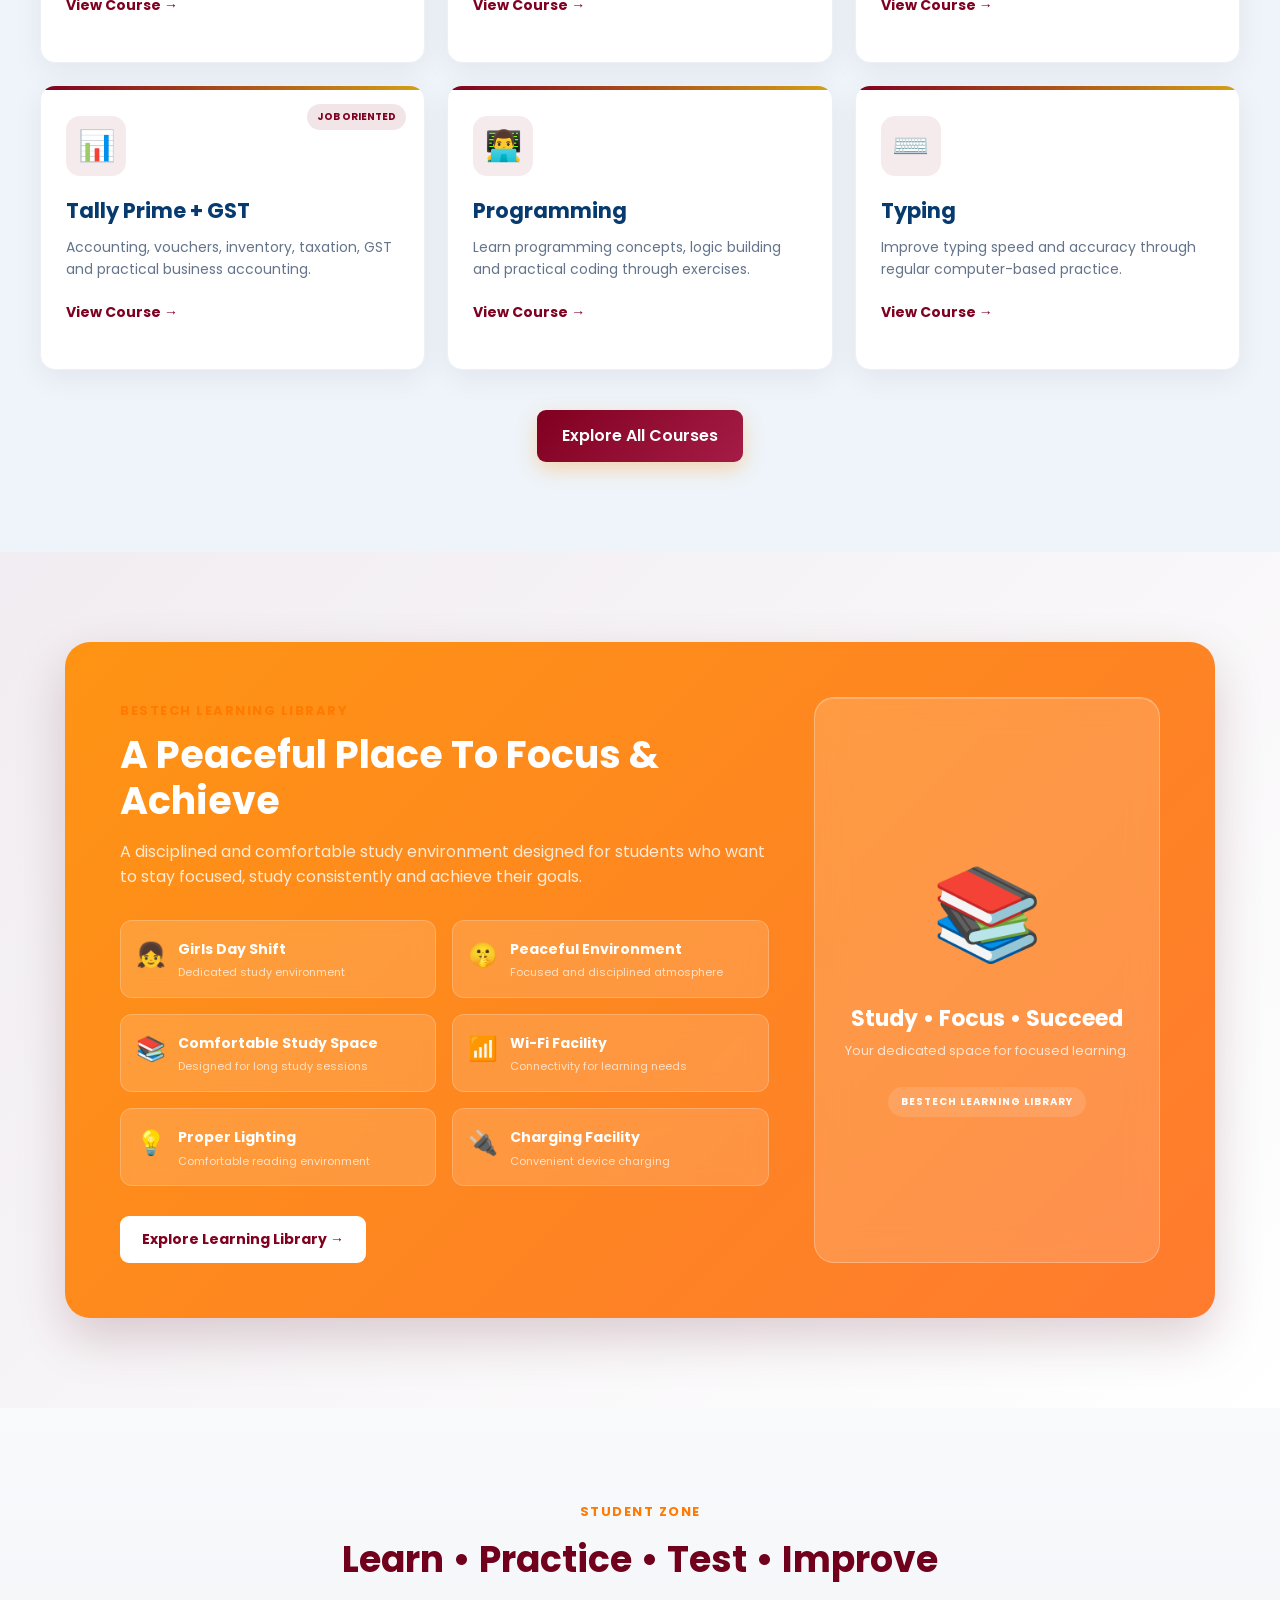
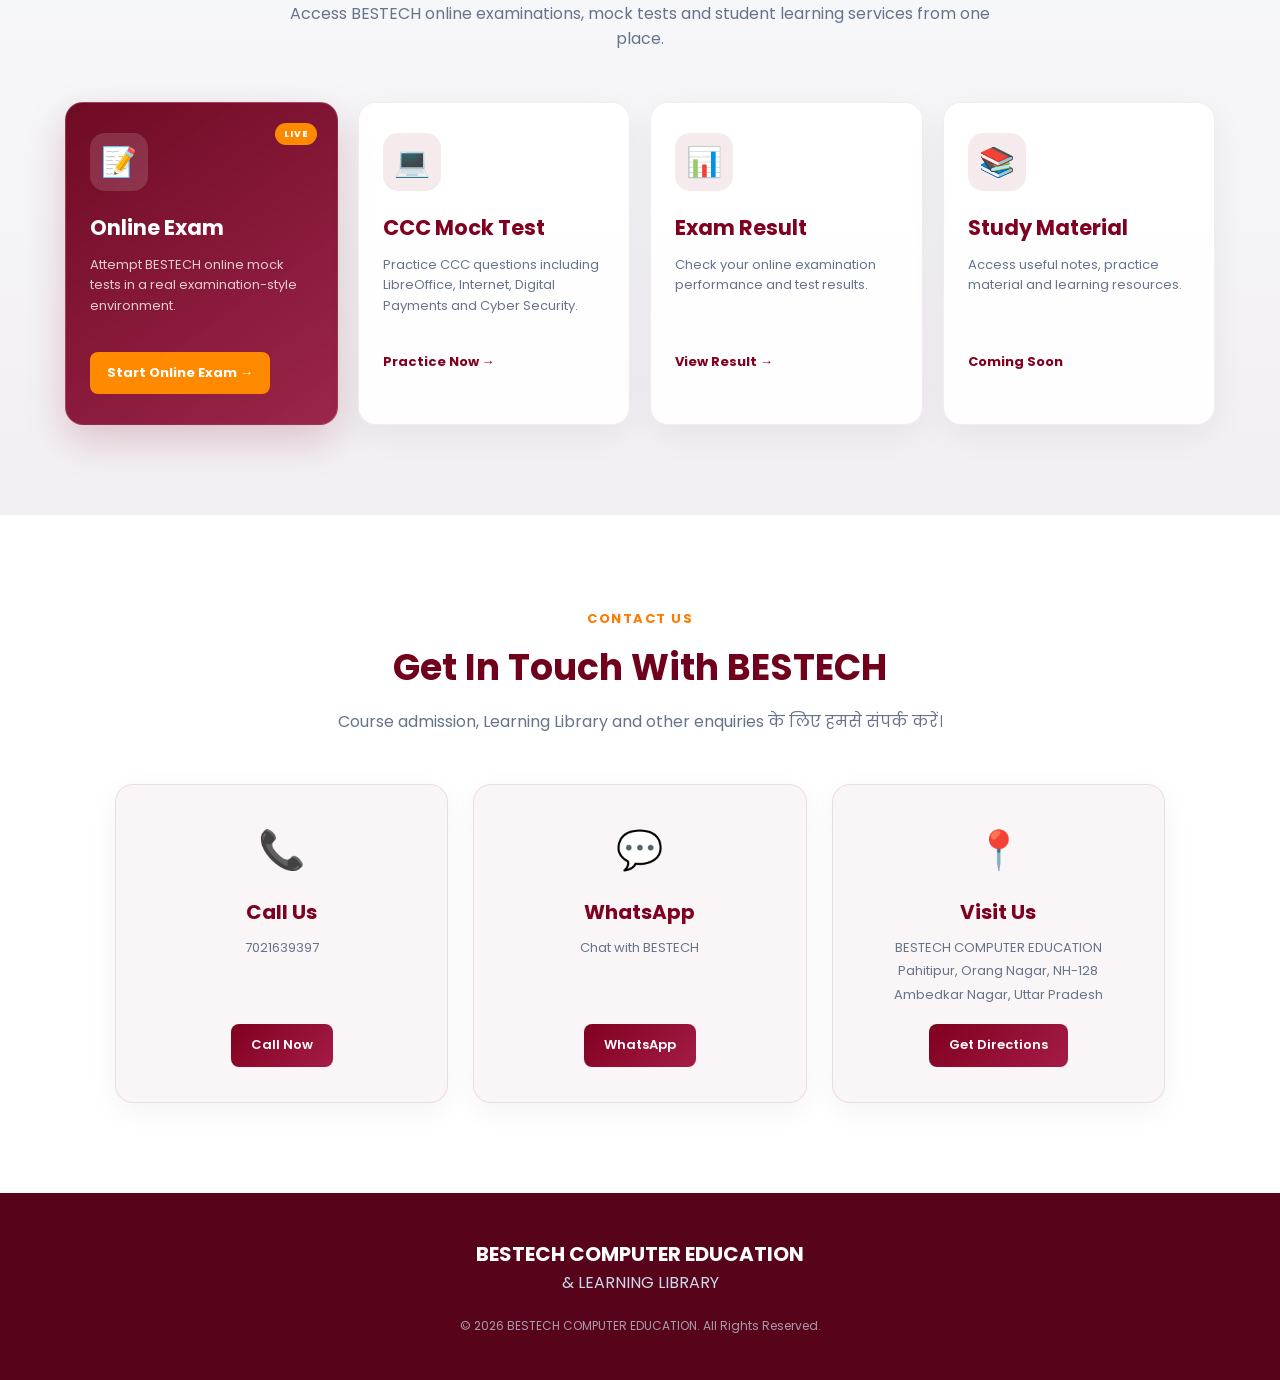
==== commit 88723ec2: "Remove old contact section styles" ====
--- a/index.html
+++ b/index.html
@@ -530,9 +530,7 @@
     </div>
 
 </section>
-<!-- =========================
-     CONTACT
-========================= -->
+
 
 <!-- =========================
      CONTACT
--- a/css/style.css
+++ b/css/style.css
@@ -657,45 +657,6 @@
     transform: translateY(-3px);
 }
 
-/* =========================
-   CONTACT
-========================= */
-
-.contact-box {
-    max-width: 1000px;
-
-    margin: auto;
-
-    display: grid;
-
-    grid-template-columns:
-        repeat(3, 1fr);
-
-    gap: 20px;
-}
-
-.contact-box > div {
-    background: white;
-
-    padding: 25px;
-
-    border-radius: 14px;
-
-    box-shadow:
-        0 5px 25px rgba(0,0,0,0.06);
-}
-
-.contact-box strong {
-    color: #073b70;
-}
-
-.contact-box p {
-    margin-top: 6px;
-
-    font-size: 13px;
-
-    color: #64748b;
-}
 
 /* =========================
    FOOTER
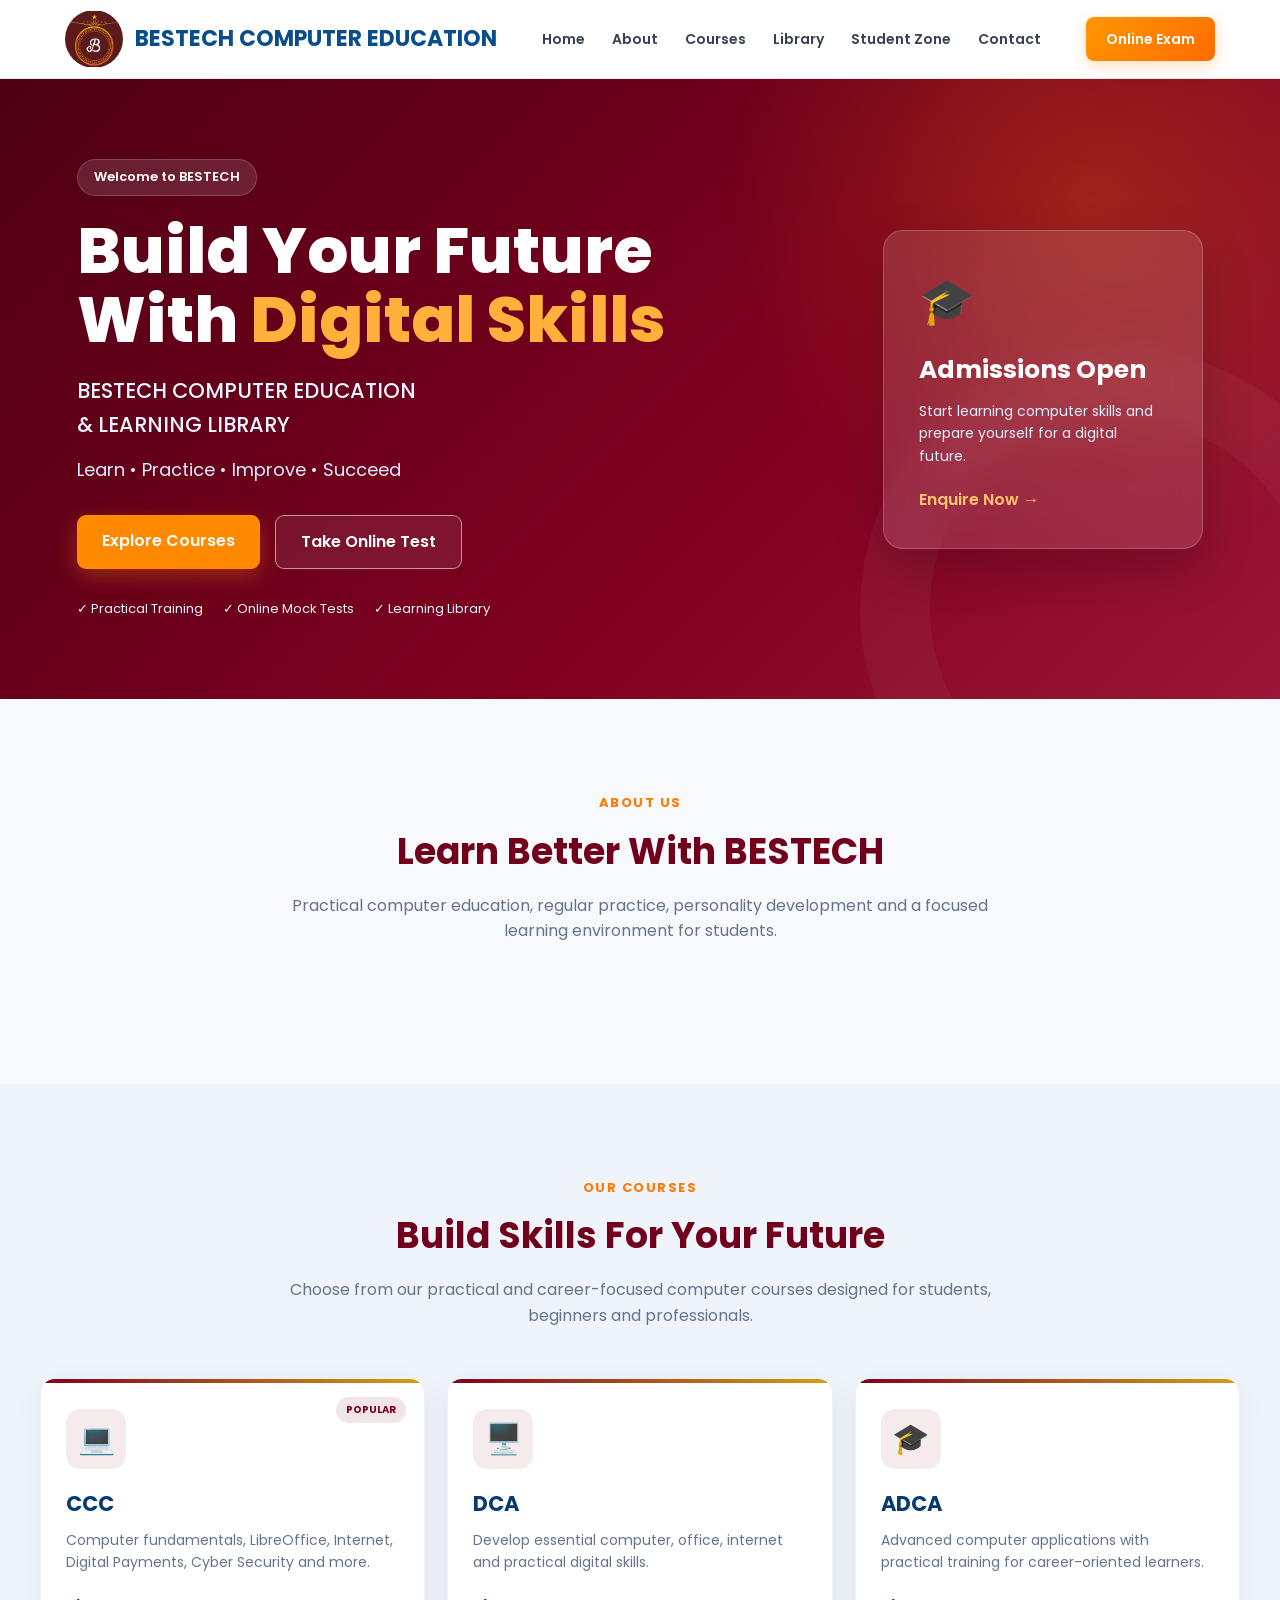
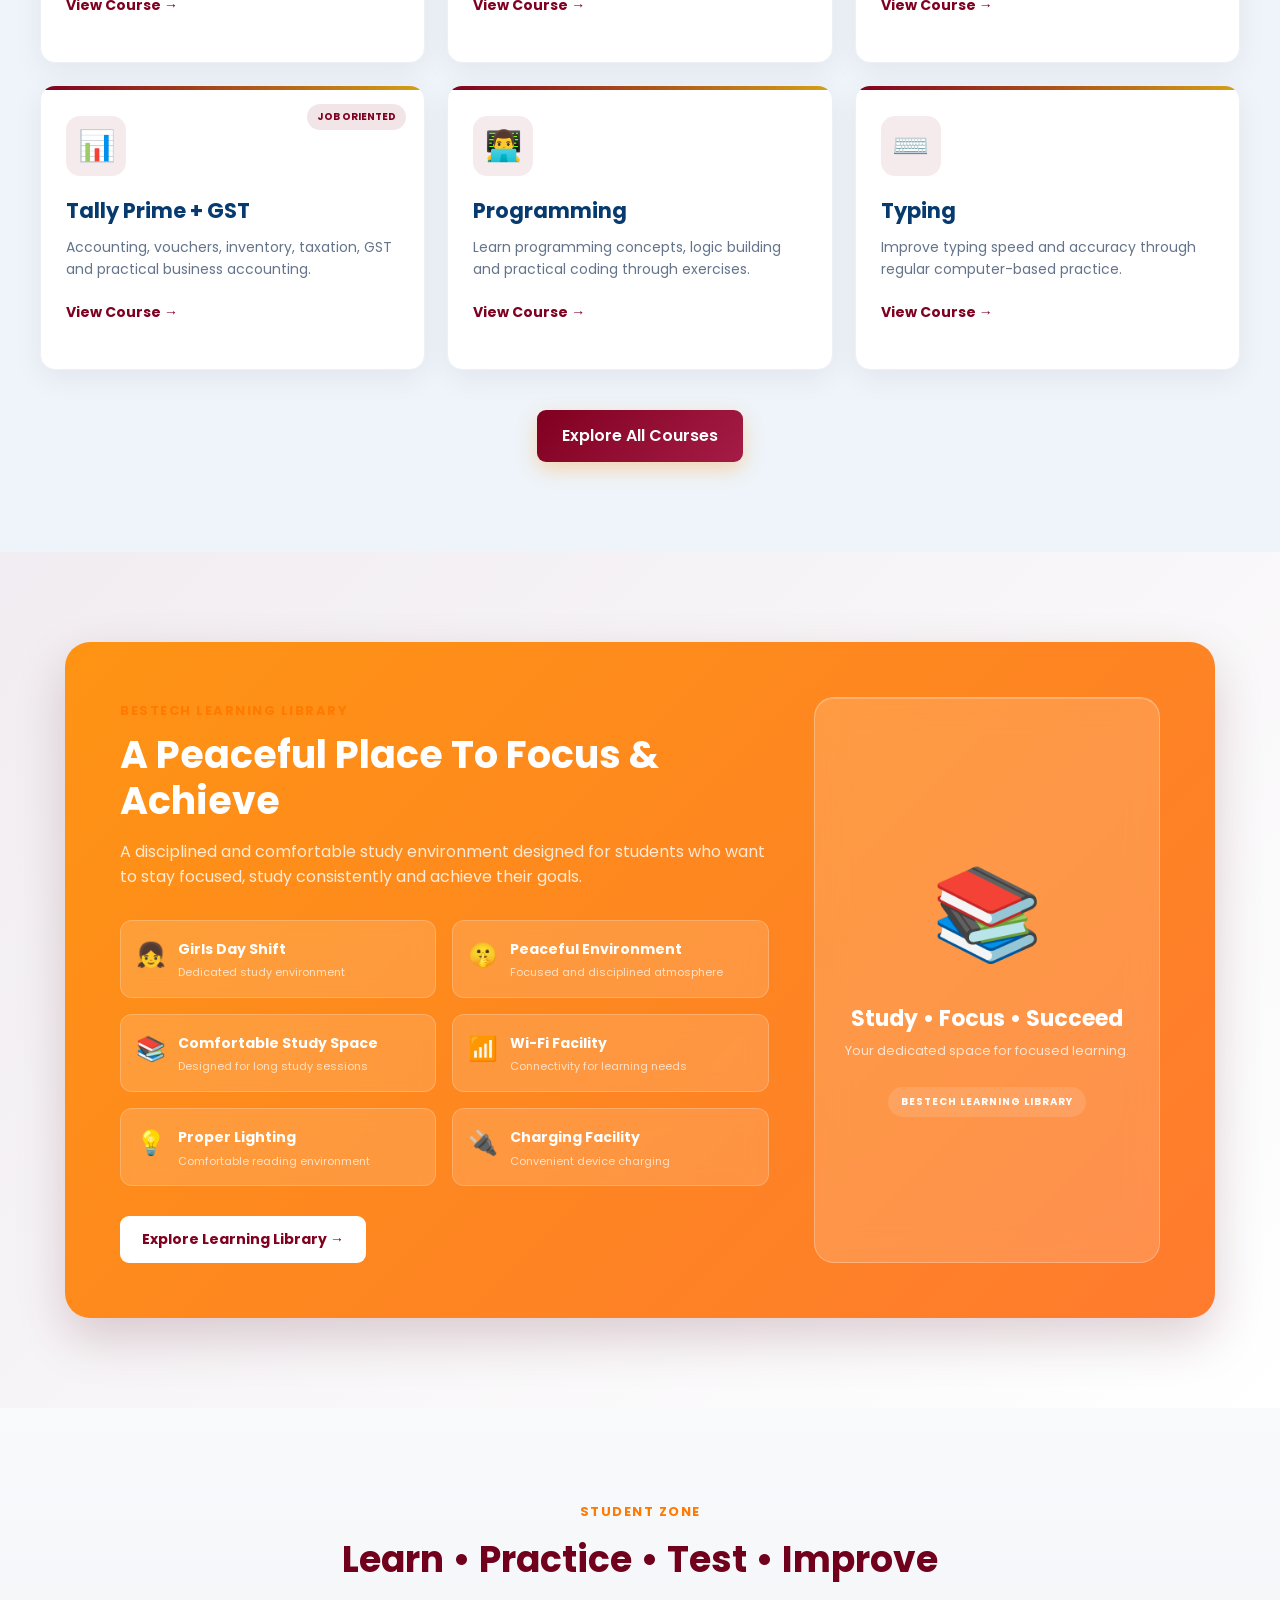
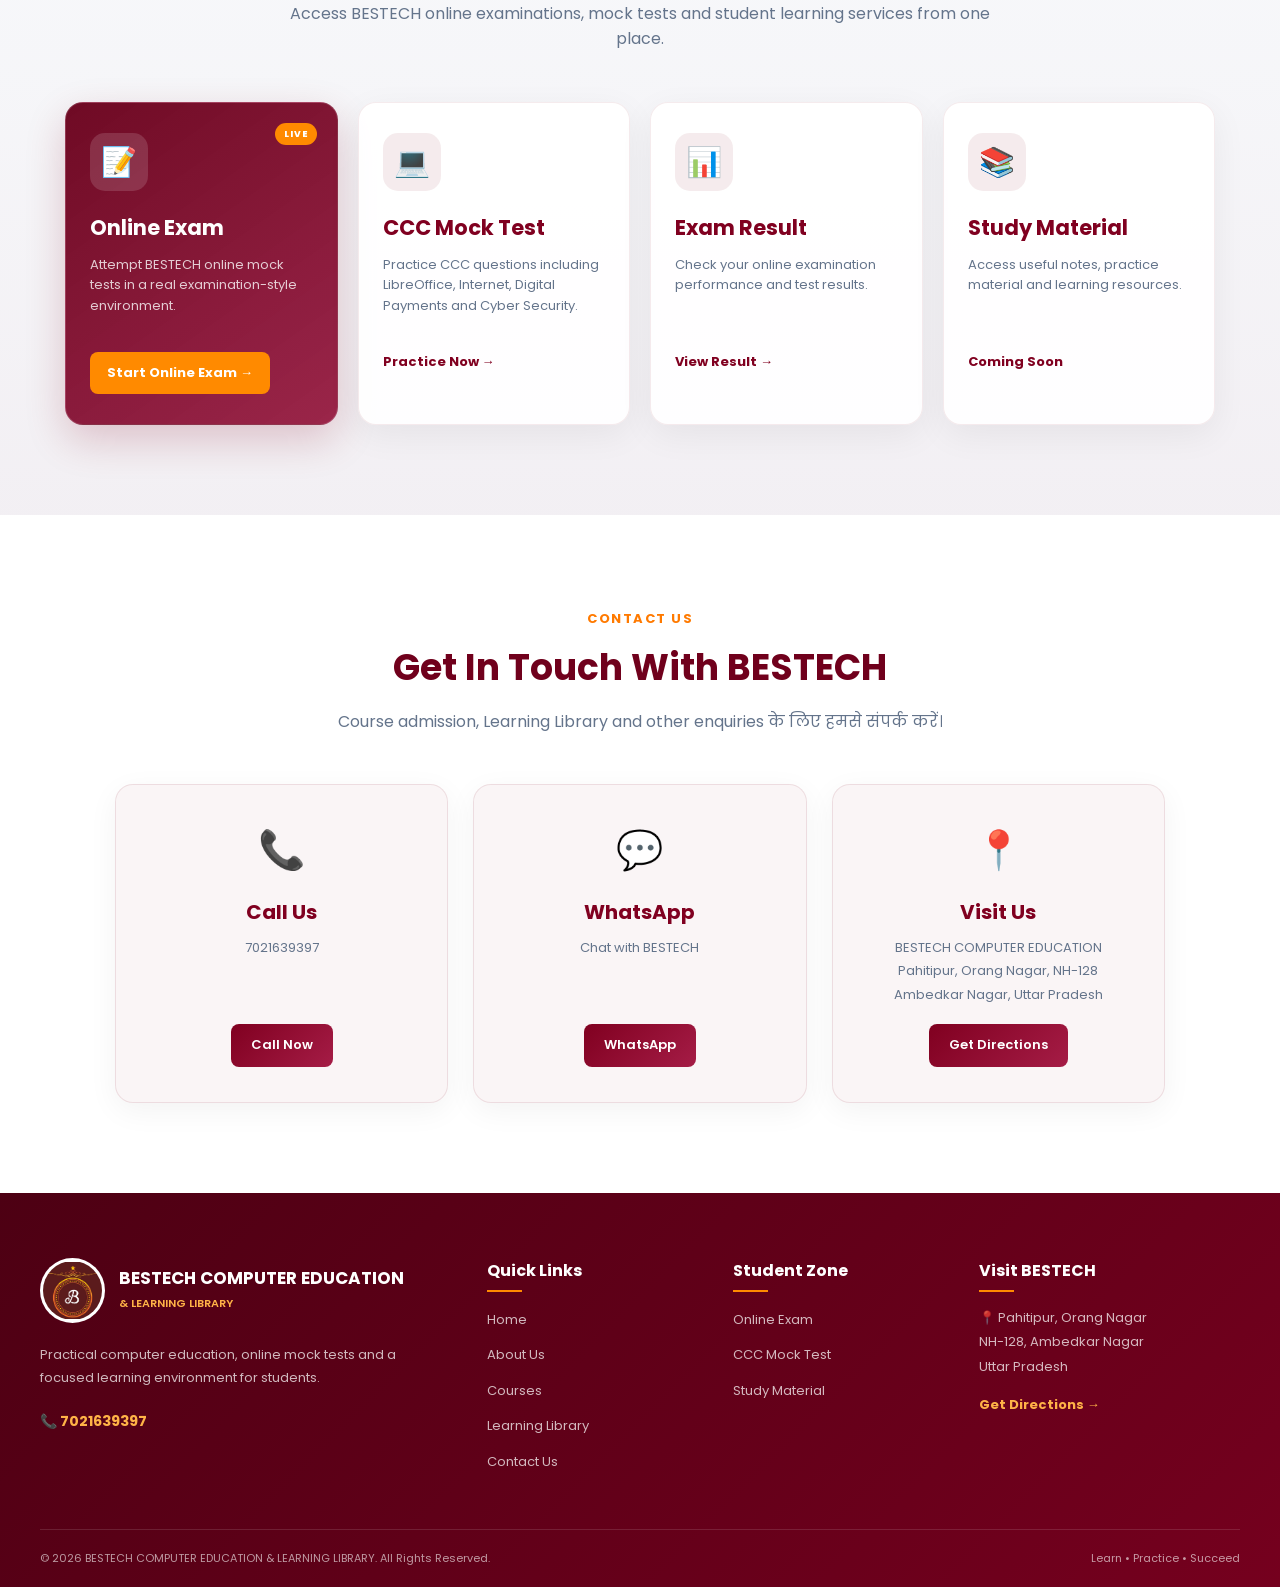
==== commit 052be21a: "Create professional BESTECH footer" ====
--- a/index.html
+++ b/index.html
@@ -593,26 +593,119 @@
 </section>
 
 <!-- =========================
-     FOOTER
-========================= -->
-
-<footer>
-
-    <h3>
-        BESTECH COMPUTER EDUCATION
-    </h3>
-
-    <p>
-        & LEARNING LIBRARY
-    </p>
-
-    <p class="copyright">
-        © 2026 BESTECH COMPUTER EDUCATION.
-        All Rights Reserved.
-    </p>
+     PROFESSIONAL FOOTER
+========================= -->
+
+<footer class="main-footer">
+
+    <div class="footer-container">
+
+        <!-- BRAND -->
+        <div class="footer-column footer-brand">
+
+            <div class="footer-logo-area">
+                <img src="images/logo.png" alt="BESTECH Logo">
+
+                <div>
+                    <h3>BESTECH COMPUTER EDUCATION</h3>
+                    <span>& LEARNING LIBRARY</span>
+                </div>
+            </div>
+
+            <p>
+                Practical computer education, online mock tests
+                and a focused learning environment for students.
+            </p>
+
+            <a href="tel:+917021639397" class="footer-contact">
+                📞 7021639397
+            </a>
+
+        </div>
+
+
+        <!-- QUICK LINKS -->
+        <div class="footer-column">
+
+            <h4>Quick Links</h4>
+
+            <ul>
+                <li><a href="#home">Home</a></li>
+                <li><a href="#about">About Us</a></li>
+                <li><a href="#courses">Courses</a></li>
+                <li><a href="#library">Learning Library</a></li>
+                <li><a href="#contact">Contact Us</a></li>
+            </ul>
+
+        </div>
+
+
+        <!-- STUDENT ZONE -->
+        <div class="footer-column">
+
+            <h4>Student Zone</h4>
+
+            <ul>
+                <li>
+                    <a href="https://amit8108gupta.github.io/BESTECH-CCC-PORTAL/">
+                        Online Exam
+                    </a>
+                </li>
+
+                <li>
+                    <a href="https://amit8108gupta.github.io/BESTECH-CCC-PORTAL/">
+                        CCC Mock Test
+                    </a>
+                </li>
+
+                <li>
+                    <a href="#student-zone">
+                        Study Material
+                    </a>
+                </li>
+            </ul>
+
+        </div>
+
+
+        <!-- ADDRESS -->
+        <div class="footer-column">
+
+            <h4>Visit BESTECH</h4>
+
+            <p class="footer-address">
+                📍 Pahitipur, Orang Nagar<br>
+                NH-128, Ambedkar Nagar<br>
+                Uttar Pradesh
+            </p>
+
+            <a href="https://www.google.com/maps/search/?api=1&query=BESTECH+COMPUTER+EDUCATION+Orang+Nagar+NH+128+Ambedkar+Nagar"
+               target="_blank"
+               class="footer-map">
+
+                Get Directions →
+
+            </a>
+
+        </div>
+
+    </div>
+
+
+    <div class="footer-bottom">
+
+        <p>
+            © 2026 BESTECH COMPUTER EDUCATION & LEARNING LIBRARY.
+            All Rights Reserved.
+        </p>
+
+        <p>
+            Learn • Practice • Succeed
+        </p>
+
+    </div>
 
 </footer>
-
 </body>
 
 </html>
--- a/css/style.css
+++ b/css/style.css
@@ -658,34 +658,214 @@
 }
 
 
-/* =========================
-   FOOTER
-========================= */
-
-footer {
-    background: rgba(87, 4, 27, 1);
+/* =========================================
+   PROFESSIONAL FOOTER
+========================================= */
+
+.main-footer {
+    background:
+        linear-gradient(
+            135deg,
+            #4d0013,
+            #75001e
+        );
 
     color: white;
 
-    text-align: center;
-
-    padding: 45px 20px;
-}
-
-footer h3 {
-    font-size: 20px;
-}
-
-footer > p {
-    color: #c9d9ea;
-}
-
-.copyright {
-    margin-top: 20px;
-    font-size: 12px;
-    opacity: 0.7;
-}
-
+    padding: 65px 25px 0;
+}
+
+.footer-container {
+    max-width: 1200px;
+    margin: auto;
+
+    display: grid;
+    grid-template-columns: 2fr 1fr 1fr 1.3fr;
+
+    gap: 45px;
+}
+
+.footer-logo-area {
+    display: flex;
+    align-items: center;
+
+    gap: 14px;
+
+    margin-bottom: 20px;
+}
+
+.footer-logo-area img {
+    width: 65px;
+    height: 65px;
+
+    object-fit: contain;
+
+    background: white;
+
+    border-radius: 50%;
+
+    padding: 3px;
+}
+
+.footer-logo-area h3 {
+    font-size: 17px;
+    line-height: 1.3;
+
+    color: white;
+}
+
+.footer-logo-area span {
+    font-size: 11px;
+
+    color: #ffb347;
+
+    font-weight: 600;
+}
+
+.footer-brand > p {
+    max-width: 370px;
+
+    font-size: 13px;
+
+    line-height: 1.8;
+
+    color: rgba(255,255,255,0.72);
+
+    margin-bottom: 18px;
+}
+
+.footer-contact {
+    display: inline-block;
+
+    color: #ffb347;
+
+    font-size: 14px;
+    font-weight: 700;
+}
+
+.footer-column h4 {
+    position: relative;
+
+    font-size: 16px;
+
+    margin-bottom: 22px;
+
+    color: white;
+}
+
+.footer-column h4::after {
+    content: "";
+
+    position: absolute;
+
+    left: 0;
+    bottom: -8px;
+
+    width: 35px;
+    height: 2px;
+
+    background: #ff8a00;
+}
+
+.footer-column ul {
+    list-style: none;
+}
+
+.footer-column ul li {
+    margin-bottom: 10px;
+}
+
+.footer-column ul li a {
+    color: rgba(255,255,255,0.72);
+
+    font-size: 13px;
+
+    transition: 0.3s;
+}
+
+.footer-column ul li a:hover {
+    color: #ffb347;
+
+    padding-left: 4px;
+}
+
+.footer-address {
+    color: rgba(255,255,255,0.72);
+
+    font-size: 13px;
+
+    line-height: 1.9;
+}
+
+.footer-map {
+    display: inline-block;
+
+    margin-top: 15px;
+
+    color: #ffb347;
+
+    font-size: 13px;
+    font-weight: 700;
+}
+
+.footer-bottom {
+    max-width: 1200px;
+
+    margin: 45px auto 0;
+
+    padding: 20px 0;
+
+    border-top:
+        1px solid rgba(255,255,255,0.12);
+
+    display: flex;
+
+    justify-content: space-between;
+    align-items: center;
+
+    gap: 20px;
+}
+
+.footer-bottom p {
+    font-size: 11px;
+
+    color: rgba(255,255,255,0.60);
+}
+
+
+/* TABLET */
+
+@media (max-width: 900px) {
+
+    .footer-container {
+        grid-template-columns:
+            repeat(2, 1fr);
+    }
+
+}
+
+
+/* MOBILE */
+
+@media (max-width: 600px) {
+
+    .main-footer {
+        padding: 50px 20px 0;
+    }
+
+    .footer-container {
+        grid-template-columns: 1fr;
+
+        gap: 35px;
+    }
+
+    .footer-bottom {
+        flex-direction: column;
+
+        text-align: center;
+    }
+
+}
 /* =========================
    RESPONSIVE
 ========================= */
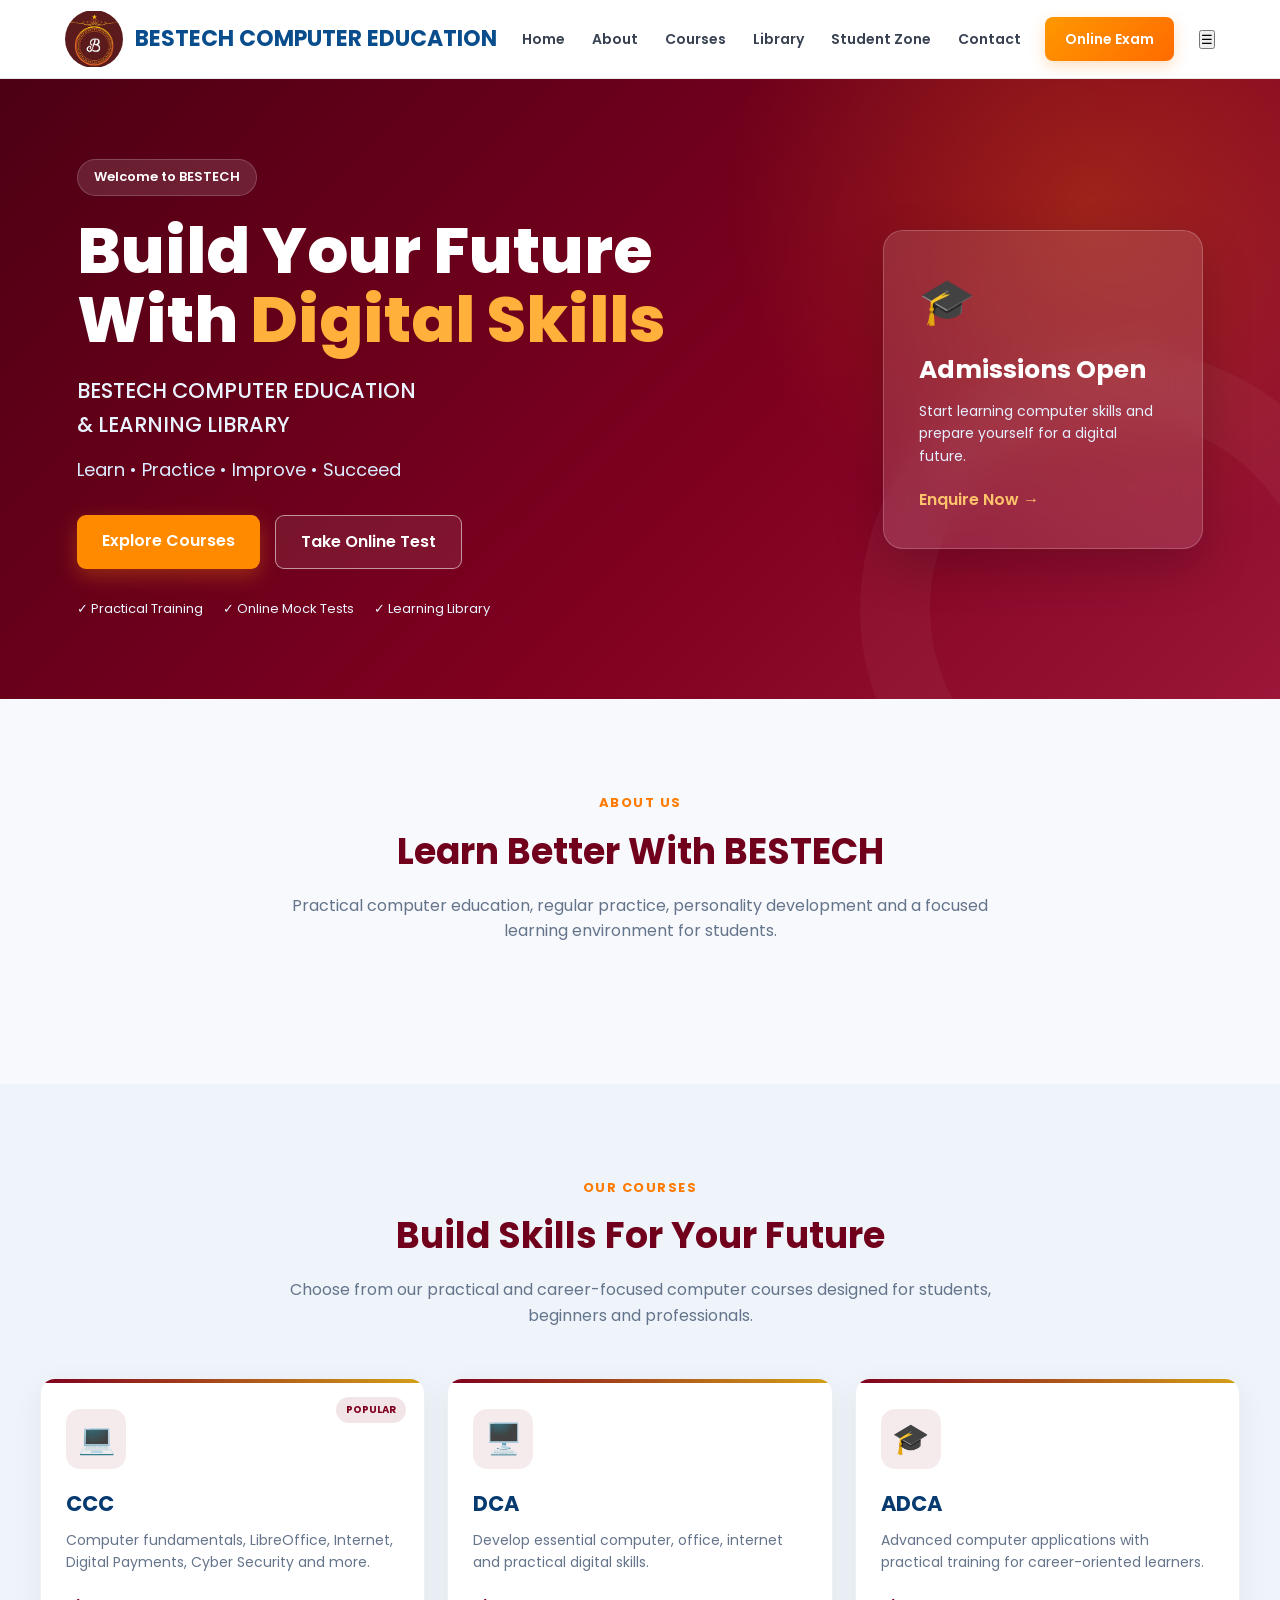
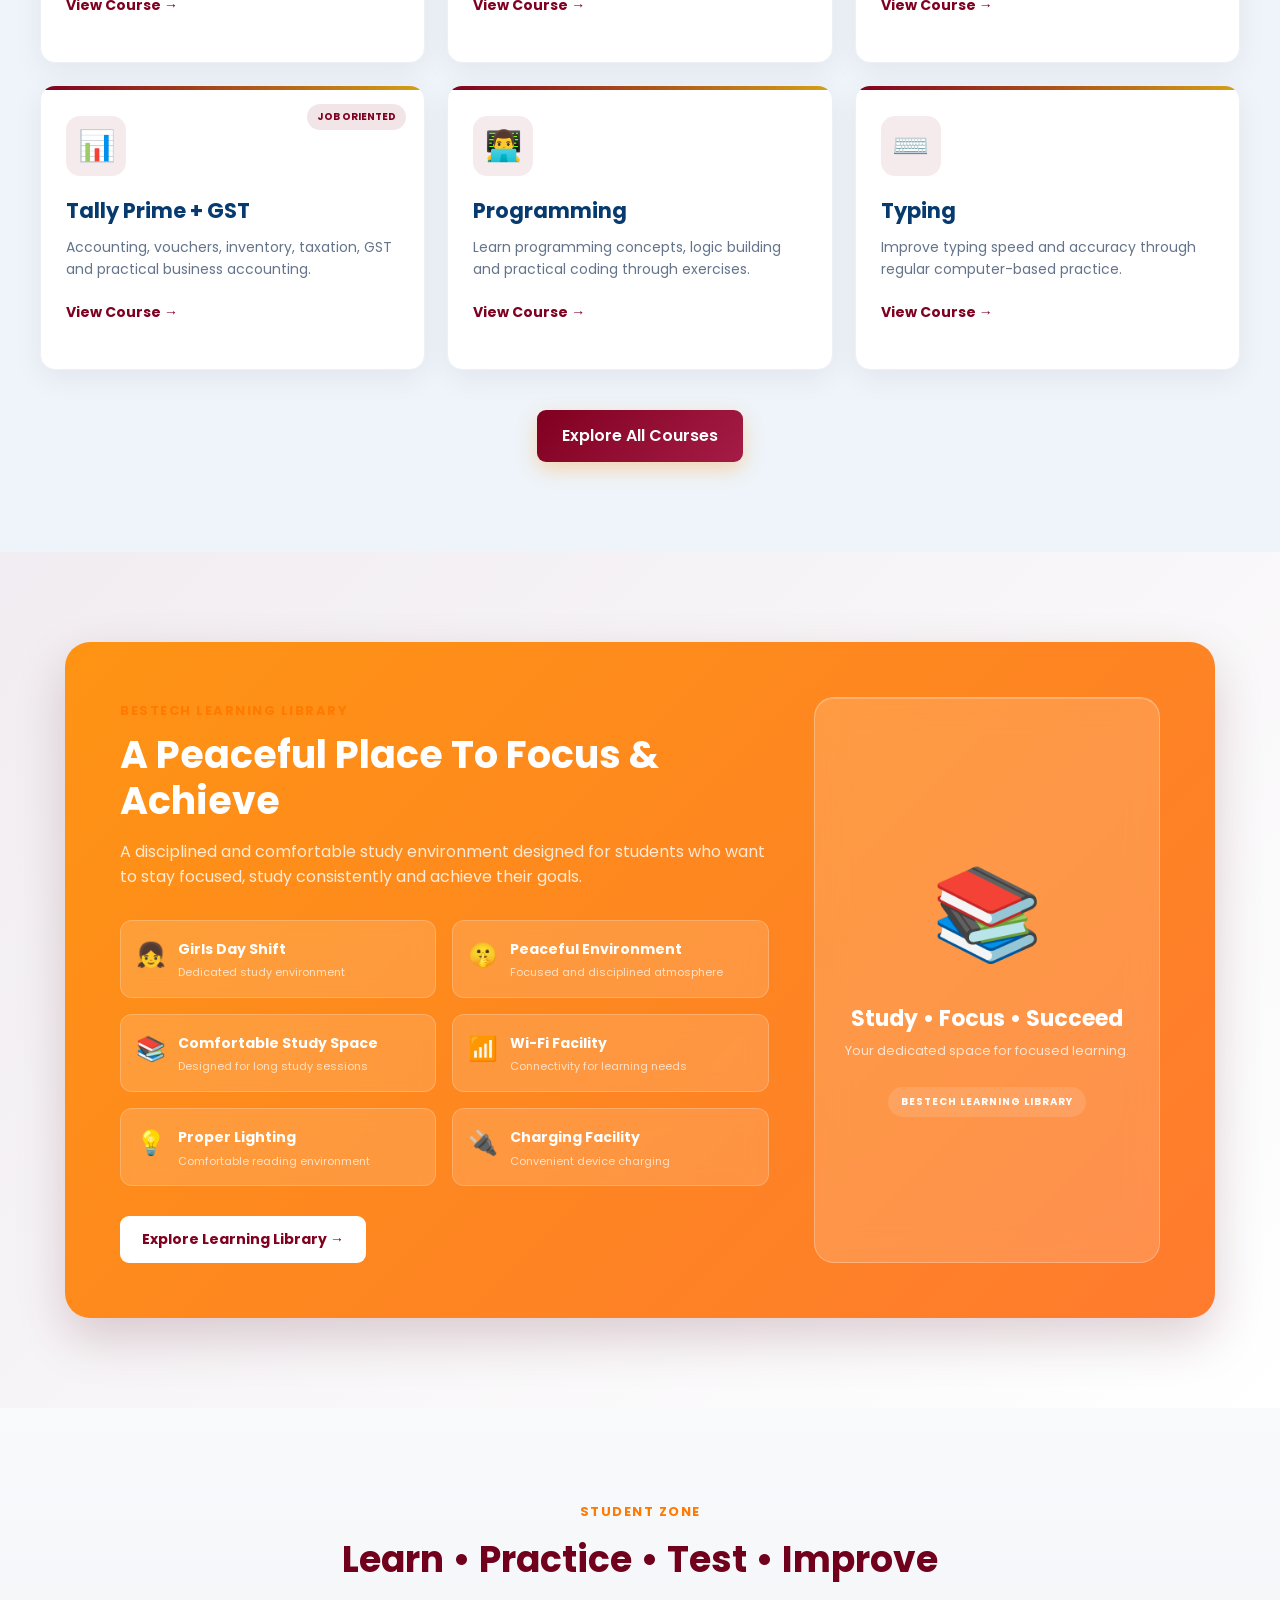
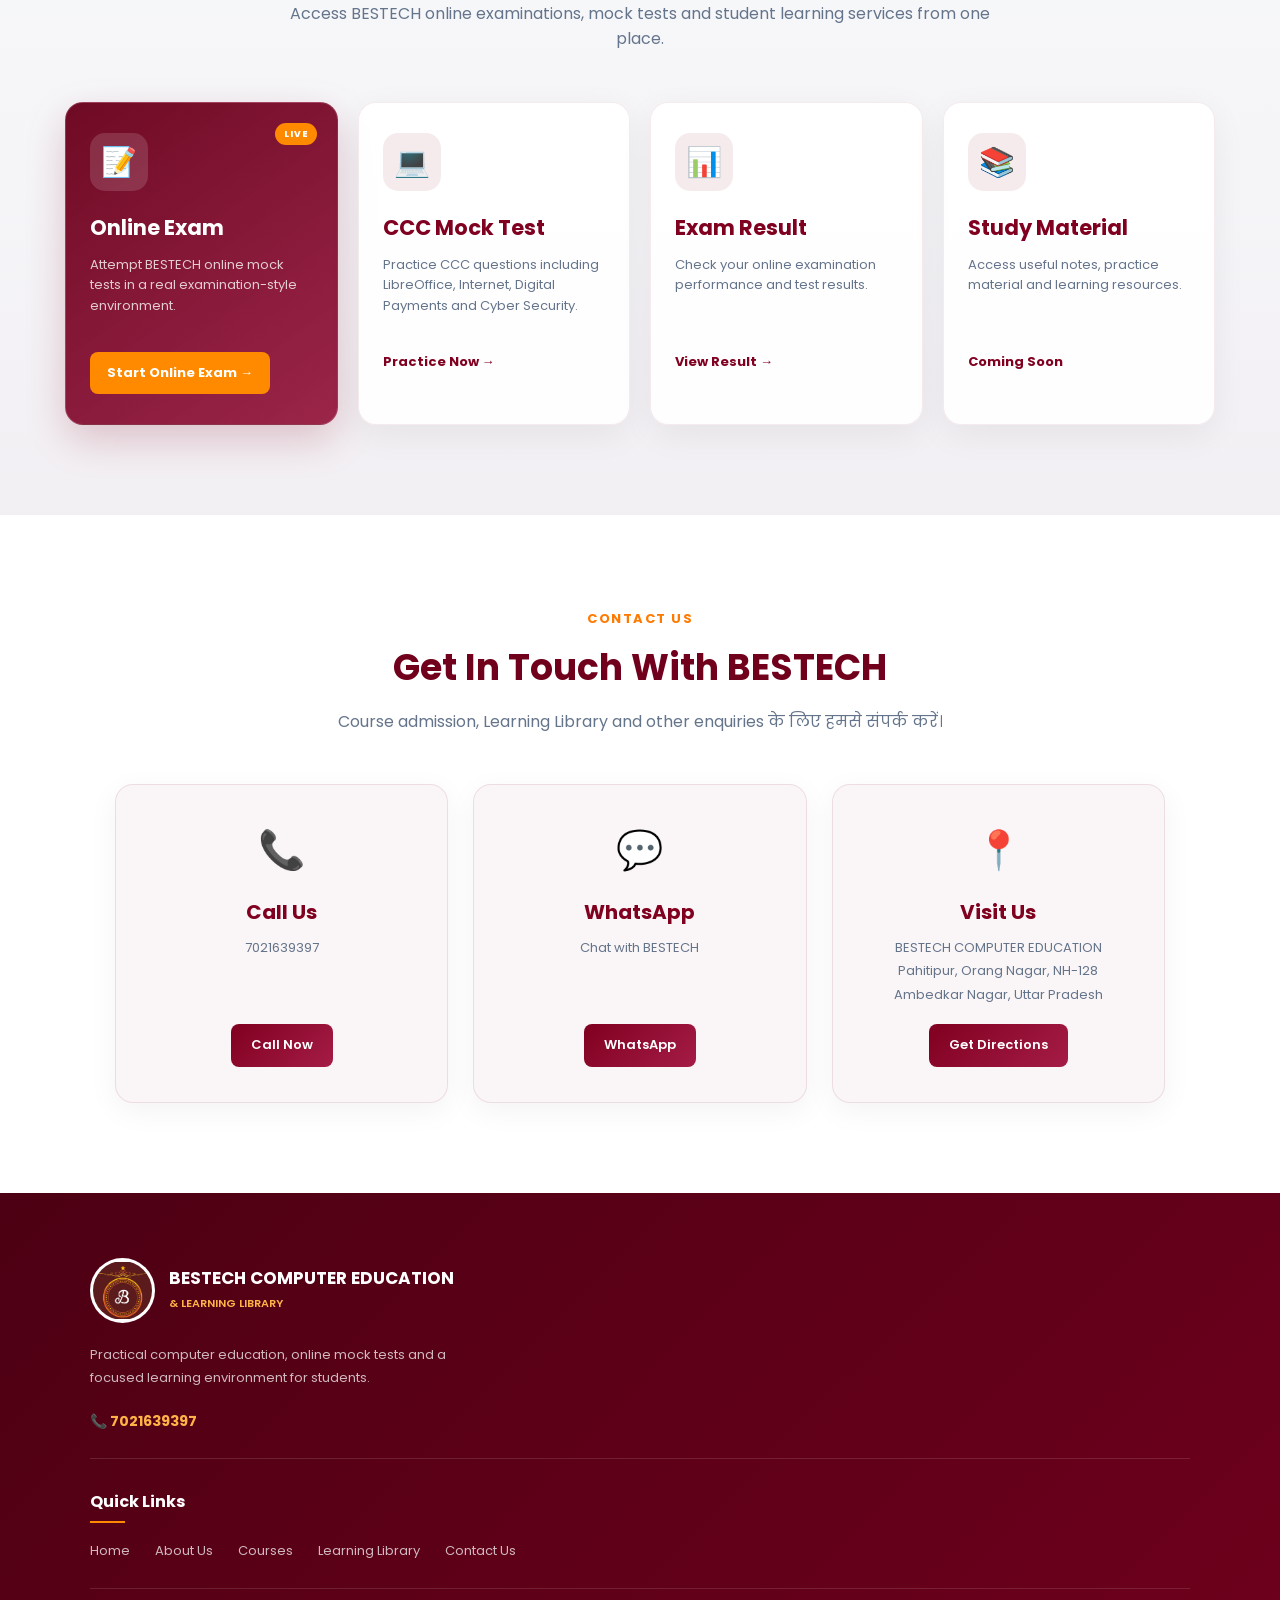
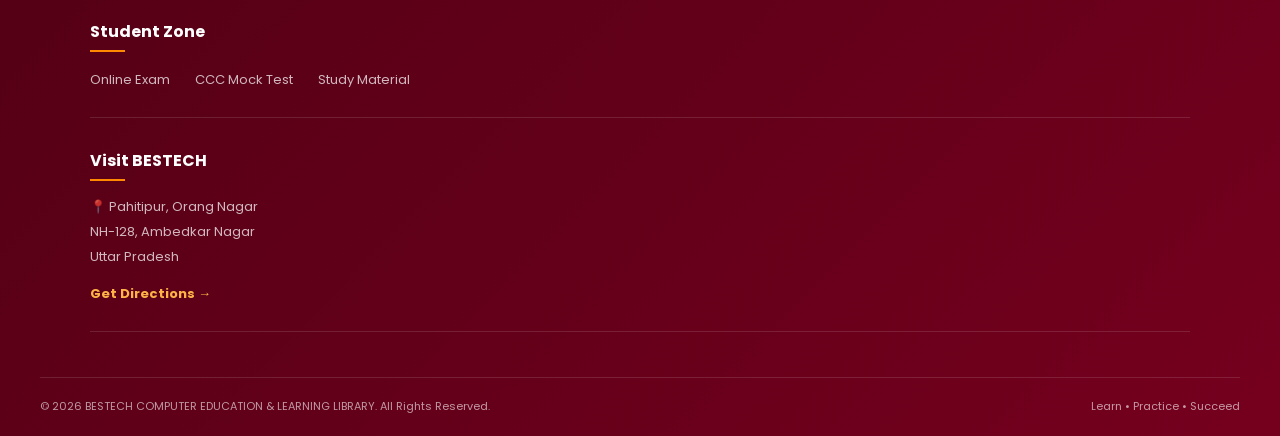
==== commit 95b4185c: "Add responsive mobile navigation" ====
--- a/index.html
+++ b/index.html
@@ -63,6 +63,9 @@
    class="exam-btn">
     Online Exam
 </a>
+<button class="menu-toggle" id="menuToggle" aria-label="Open Menu">
+    ☰
+</button>
 
     </nav>
 
@@ -706,6 +709,7 @@
     </div>
 
 </footer>
+<script src="js/script.js"></script>
 </body>
 
 </html>
--- a/css/style.css
+++ b/css/style.css
@@ -657,7 +657,6 @@
     transform: translateY(-3px);
 }
 
-
 /* =========================================
    PROFESSIONAL FOOTER
 ========================================= */
@@ -676,13 +675,21 @@
 }
 
 .footer-container {
-    max-width: 1200px;
+    max-width: 1100px;
     margin: auto;
 
-    display: grid;
-    grid-template-columns: 2fr 1fr 1fr 1.3fr;
-
-    gap: 45px;
+    display: flex;
+    flex-direction: column;
+
+    gap: 30px;
+}
+
+.footer-column {
+    width: 100%;
+
+    padding-bottom: 25px;
+
+    border-bottom: 1px solid rgba(255,255,255,0.12);
 }
 
 .footer-logo-area {
@@ -769,10 +776,15 @@
 
 .footer-column ul {
     list-style: none;
+
+    display: flex;
+    flex-wrap: wrap;
+
+    gap: 12px 25px;
 }
 
 .footer-column ul li {
-    margin-bottom: 10px;
+    margin: 0;
 }
 
 .footer-column ul li a {
@@ -864,6 +876,90 @@
 
         text-align: center;
     }
+     .footer-column ul {
+        flex-direction: column;
+        gap: 10px;
+    }
+    /* =========================
+   MOBILE NAVIGATION
+========================= */
+
+.menu-toggle {
+    display: none;
+
+    border: none;
+    background: transparent;
+
+    color: #800020;
+
+    font-size: 28px;
+    font-weight: 700;
+
+    cursor: pointer;
+
+    padding: 5px;
+}
+
+
+/* MOBILE / TABLET */
+
+@media (max-width: 950px) {
+
+    .navbar {
+        position: relative;
+    }
+
+    .menu-toggle {
+        display: block;
+    }
+
+    .nav-links {
+        position: absolute;
+
+        top: 78px;
+        left: 0;
+
+        width: 100%;
+
+        display: none;
+        flex-direction: column;
+
+        align-items: flex-start;
+
+        gap: 0;
+
+        padding: 15px 25px 25px;
+
+        background: rgba(255,255,255,0.98);
+
+        border-top: 1px solid #eeeeee;
+
+        box-shadow:
+            0 12px 25px rgba(0,0,0,0.08);
+    }
+
+    .nav-links.active {
+        display: flex;
+    }
+
+    .nav-links li {
+        width: 100%;
+    }
+
+    .nav-links a {
+        display: block;
+
+        width: 100%;
+
+        padding: 12px 5px;
+
+        border-bottom:
+            1px solid rgba(128,0,32,0.07);
+
+        color: #800020;
+    }
+
+}
 
 }
 /* =========================
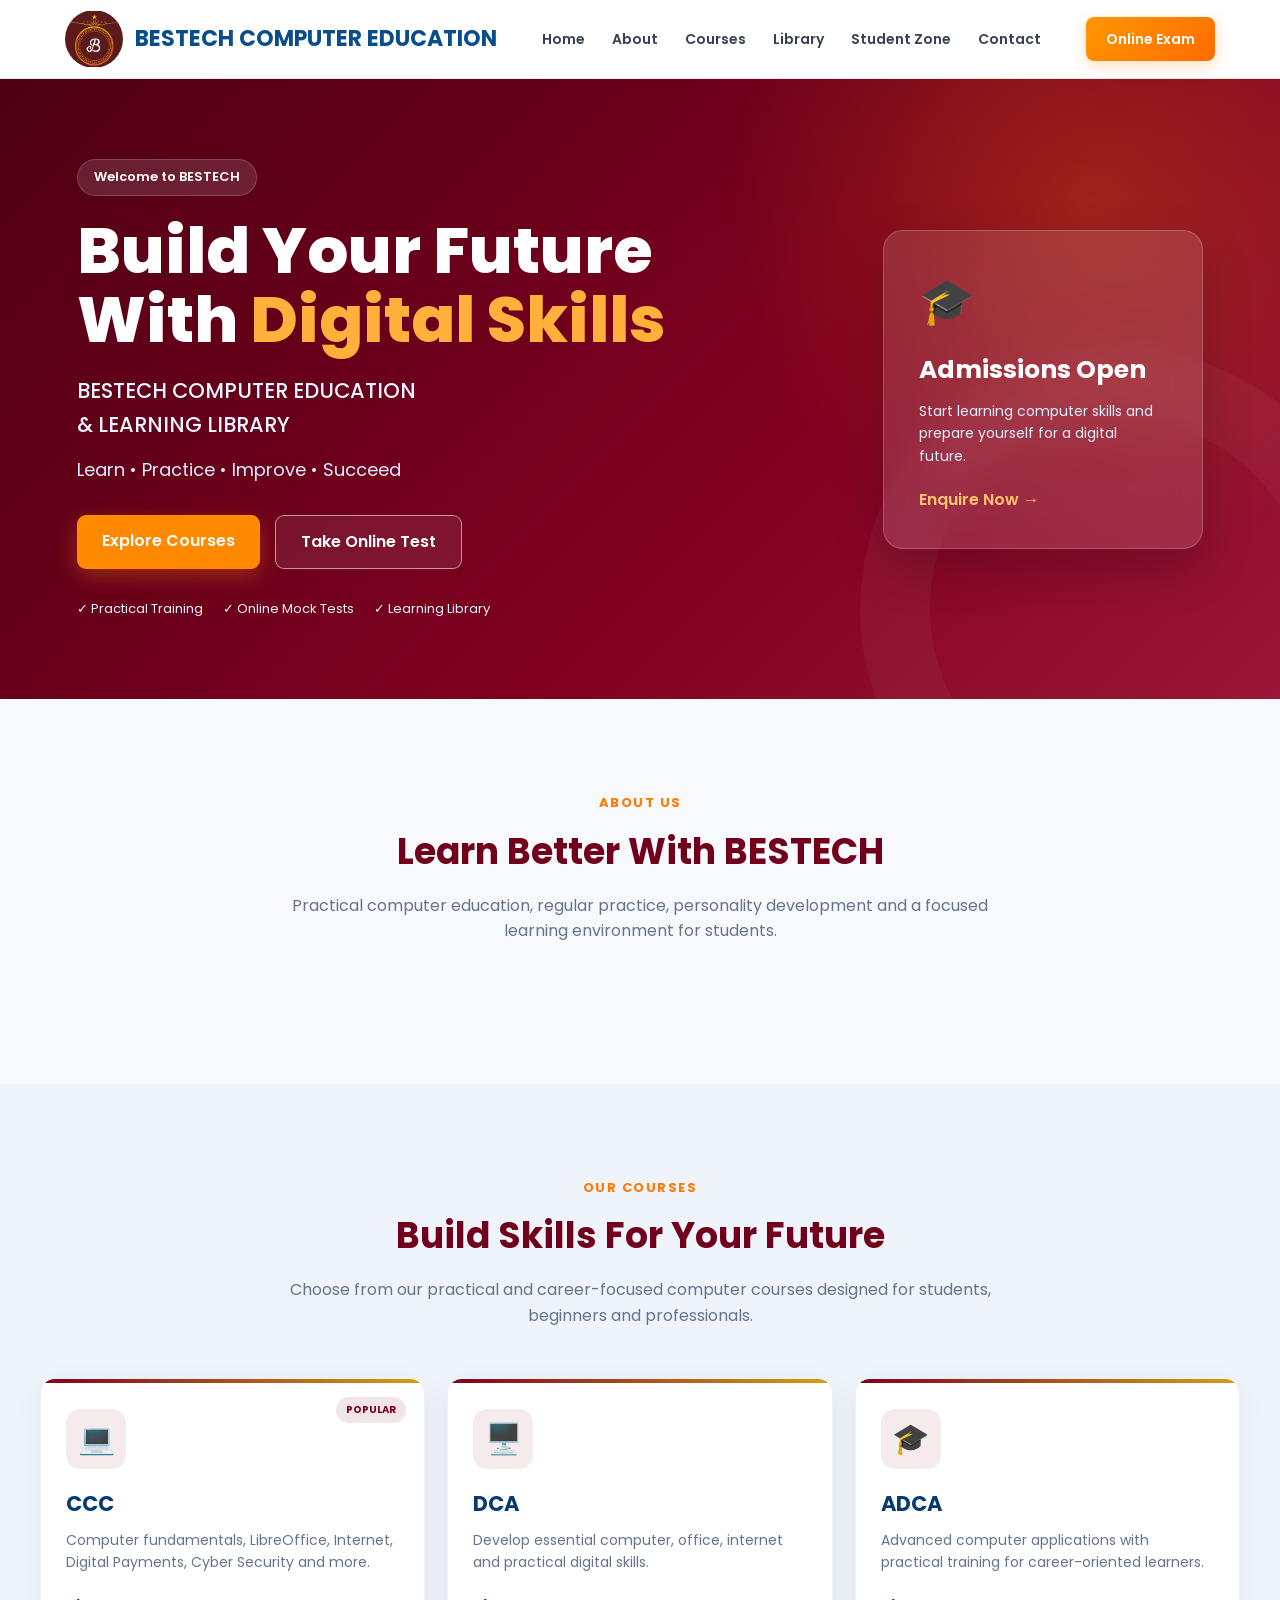
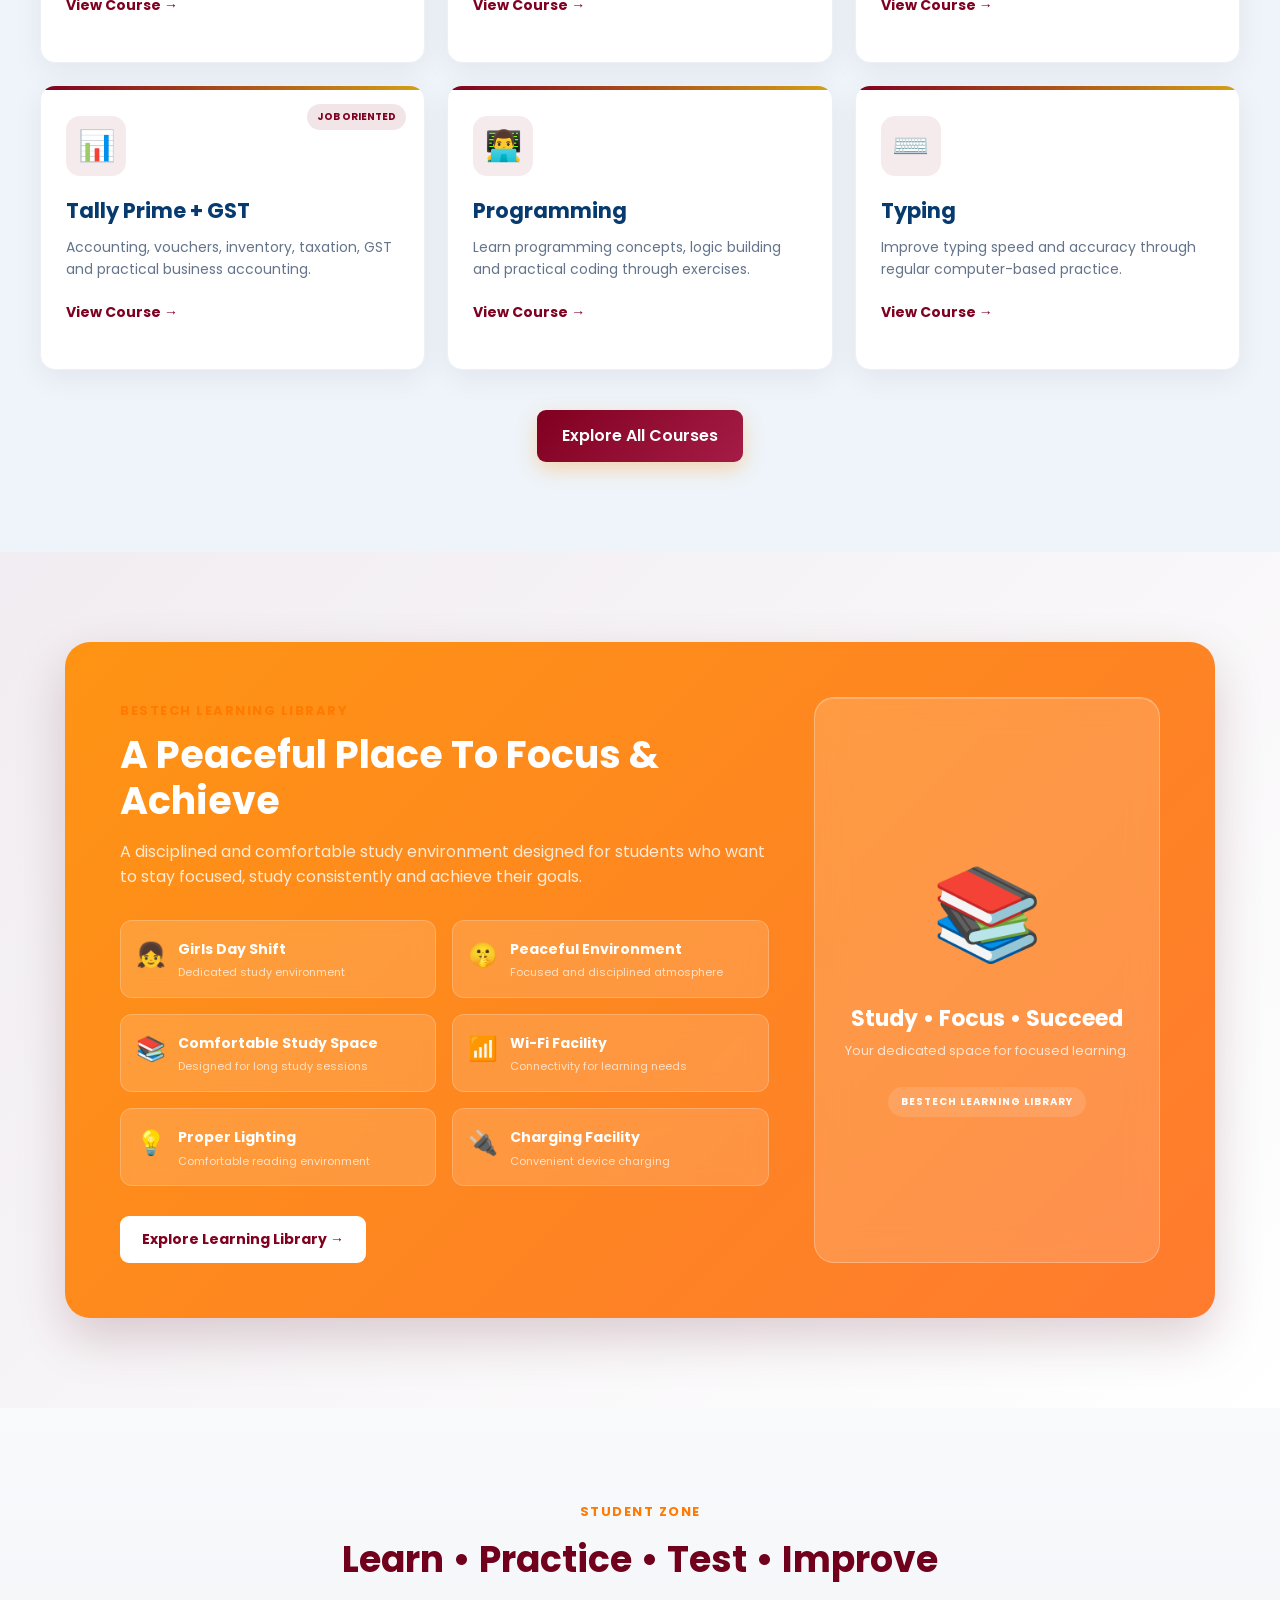
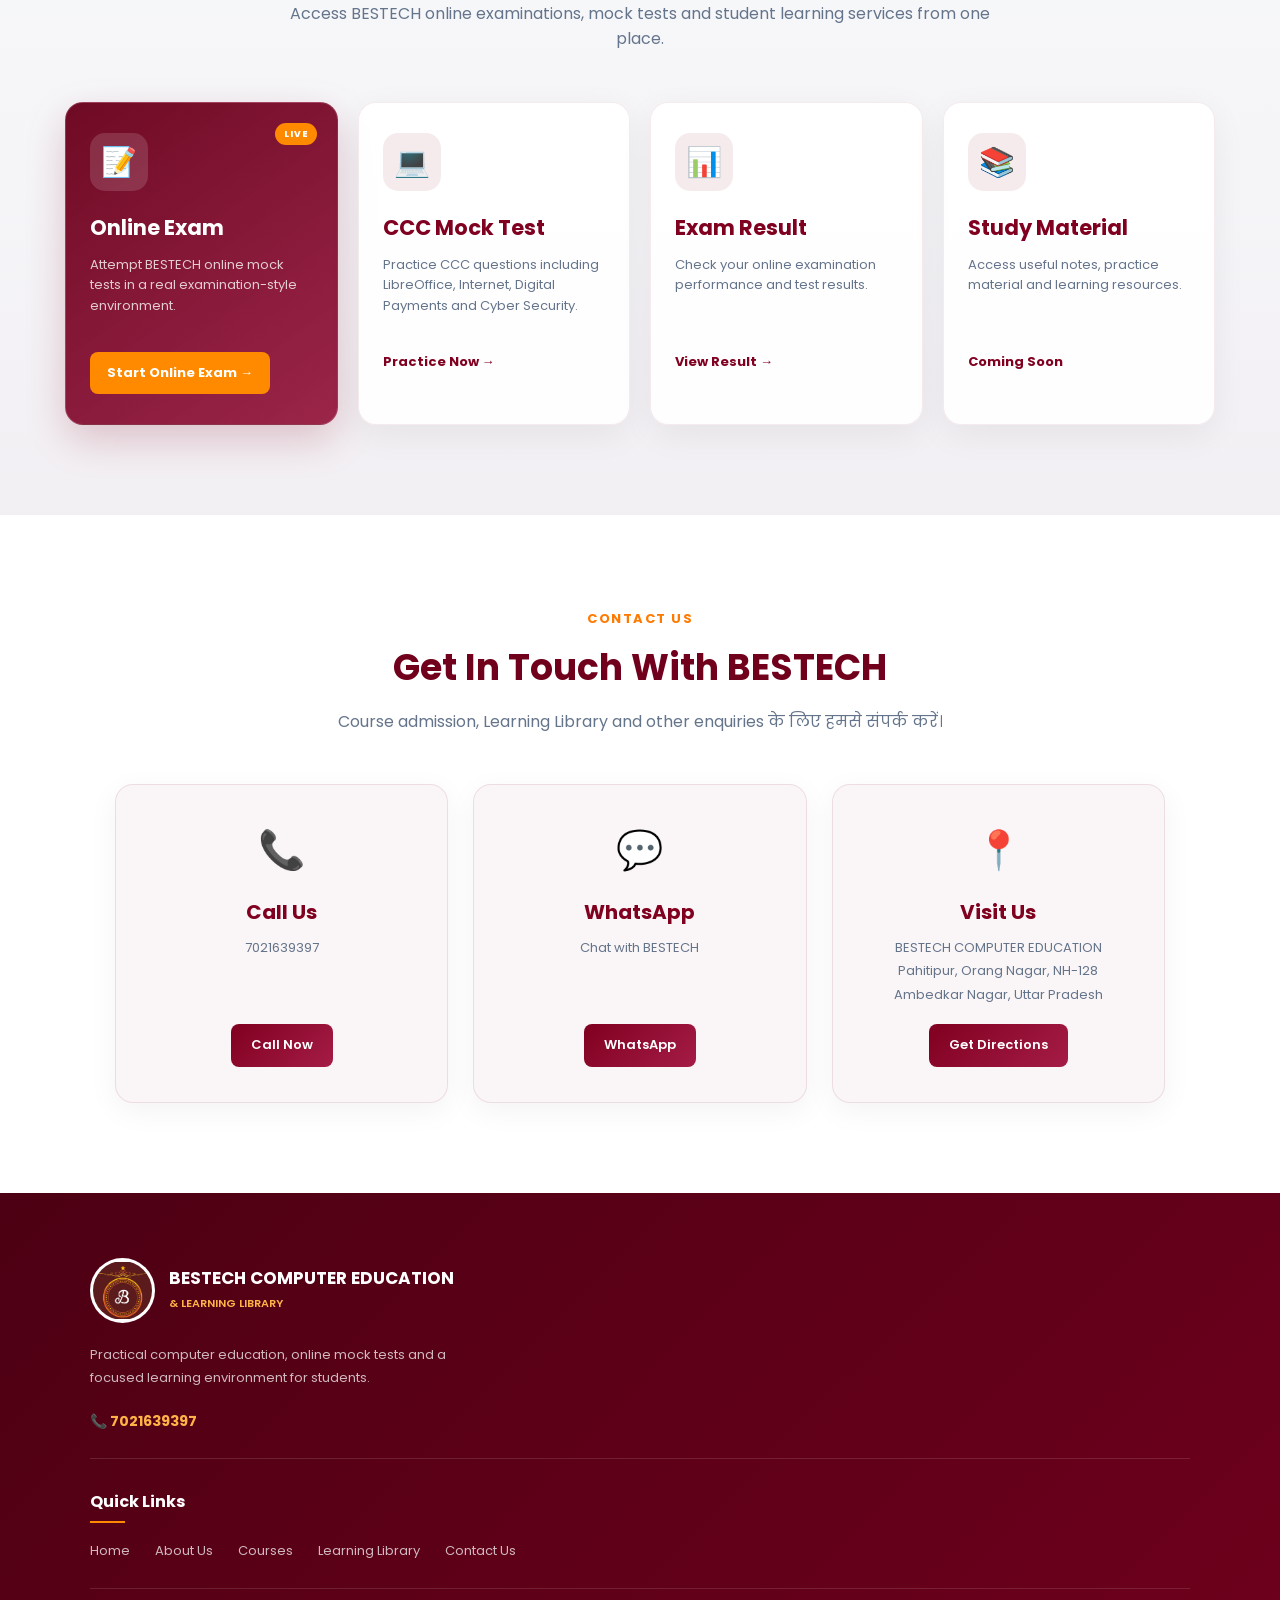
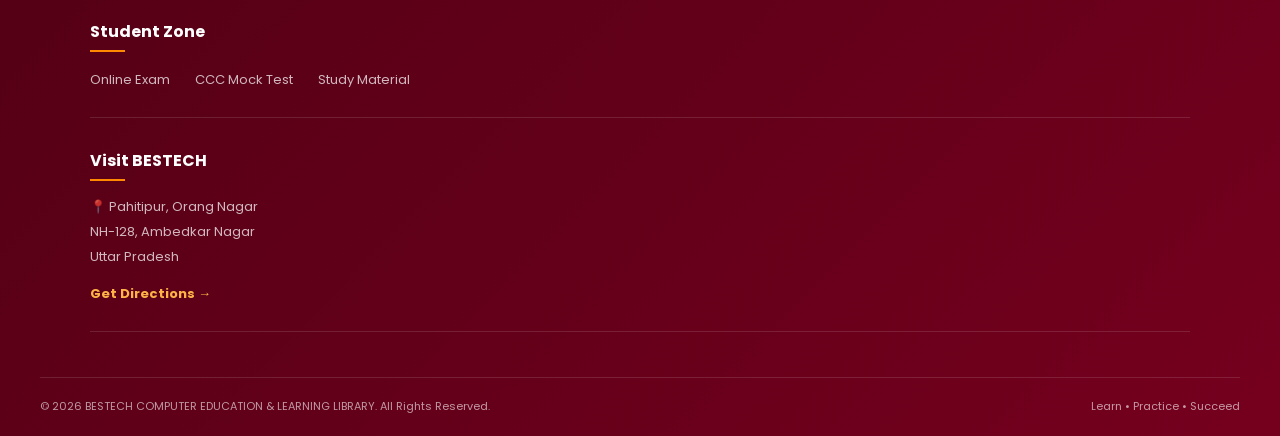
==== commit 3776dd0b: "Fix mobile hamburger navigation" ====
--- a/index.html
+++ b/index.html
@@ -42,7 +42,7 @@
         </div>
 
 
-        <ul class="nav-links">
+        <ul class="nav-links" id="navLinks">
 
             <li><a href="#home">Home</a></li>
 
@@ -63,7 +63,7 @@
    class="exam-btn">
     Online Exam
 </a>
-<button class="menu-toggle" id="menuToggle" aria-label="Open Menu">
+<button type="button" class="menu-toggle" id="menuToggle">
     ☰
 </button>
 
@@ -710,6 +710,7 @@
 
 </footer>
 <script src="js/script.js"></script>
+
 </body>
 
 </html>
--- a/css/style.css
+++ b/css/style.css
@@ -1479,4 +1479,66 @@
         min-height: auto;
     }
 
+}
+/* ===== FINAL MOBILE MENU FIX ===== */
+
+.menu-toggle {
+    display: none;
+}
+
+@media (max-width: 950px) {
+
+    .navbar {
+        position: relative;
+    }
+
+    .menu-toggle {
+        display: block;
+        border: none;
+        background: transparent;
+        color: #800020;
+        font-size: 28px;
+        cursor: pointer;
+        z-index: 10001;
+    }
+
+    .nav-links {
+        display: none !important;
+
+        position: absolute;
+        top: 78px;
+        left: 0;
+
+        width: 100%;
+
+        background: #ffffff;
+
+        flex-direction: column;
+        align-items: stretch;
+
+        padding: 15px 25px;
+
+        z-index: 10000;
+
+        box-shadow: 0 12px 30px rgba(0,0,0,0.15);
+    }
+
+    .nav-links.active {
+        display: flex !important;
+    }
+
+    .nav-links li {
+        width: 100%;
+    }
+
+    .nav-links li a {
+        display: block;
+        width: 100%;
+
+        padding: 13px 5px;
+
+        color: #800020;
+
+        border-bottom: 1px solid rgba(128,0,32,0.08);
+    }
 }
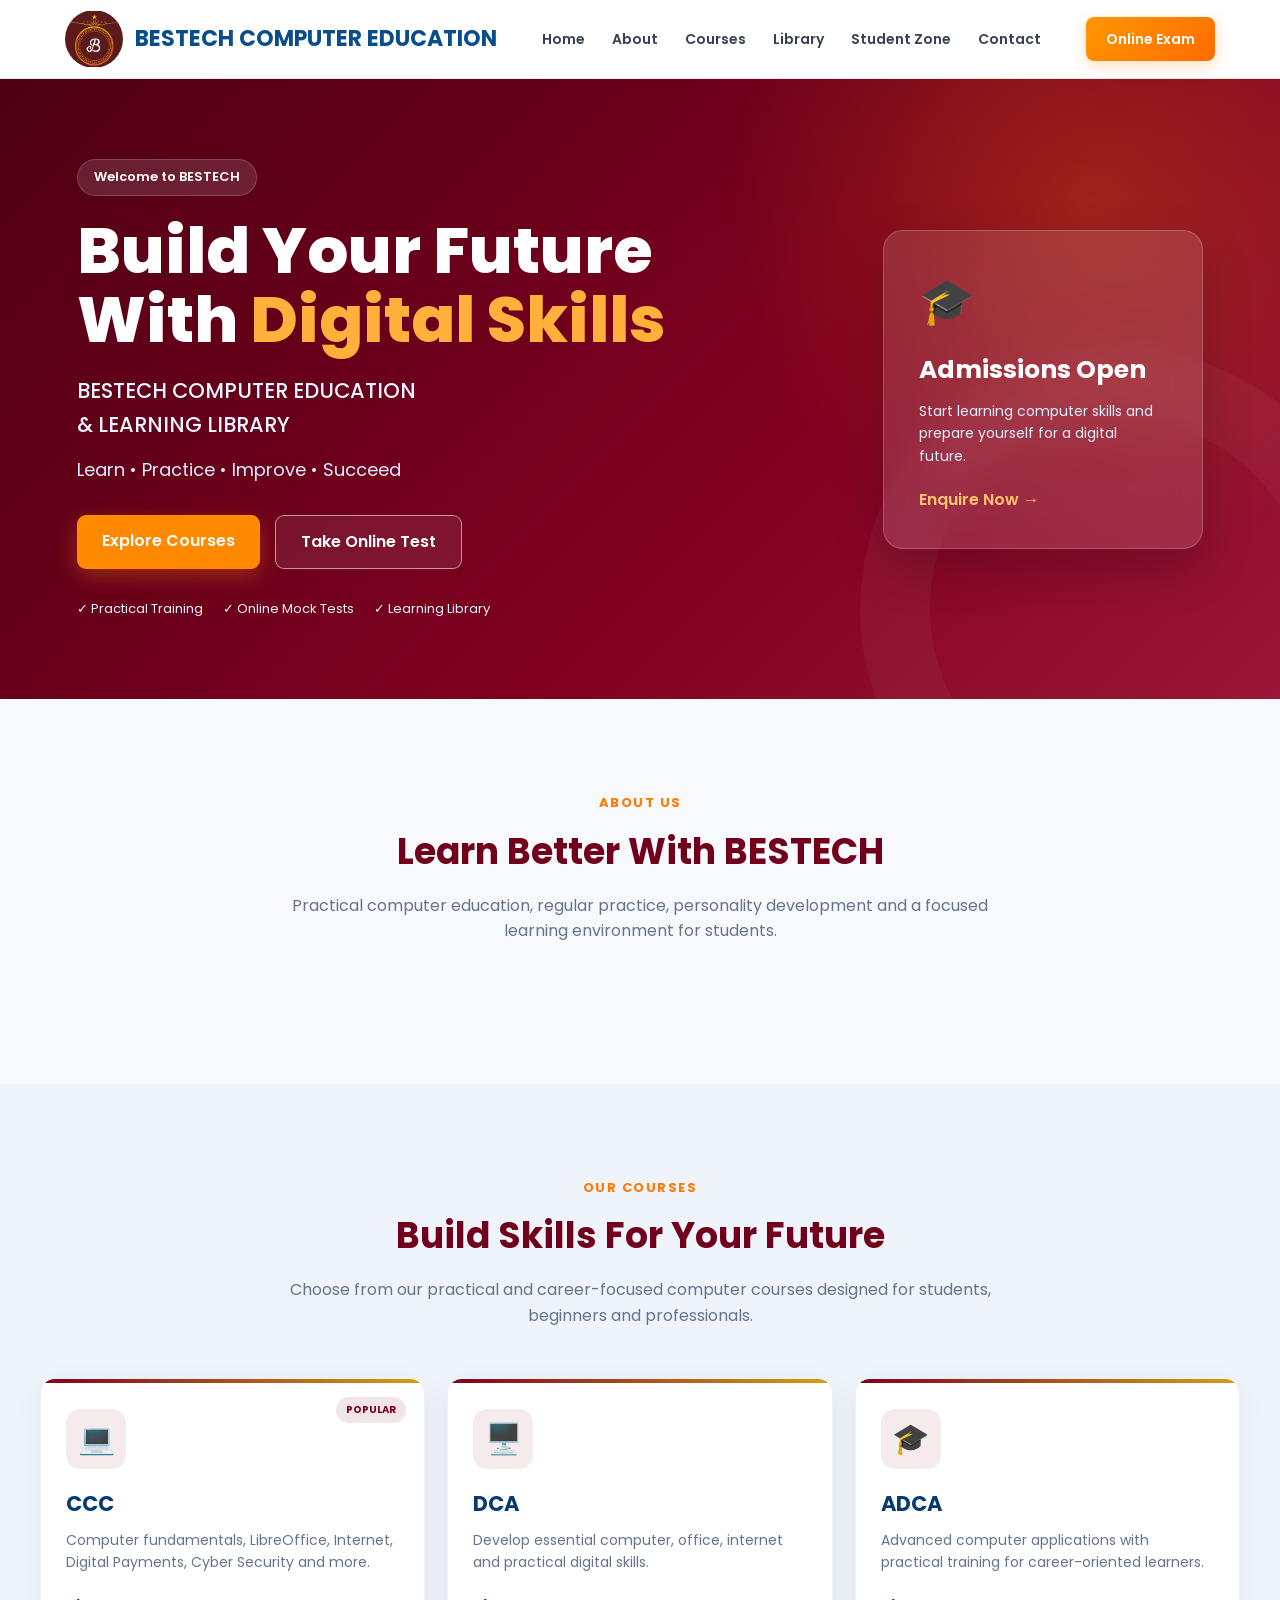
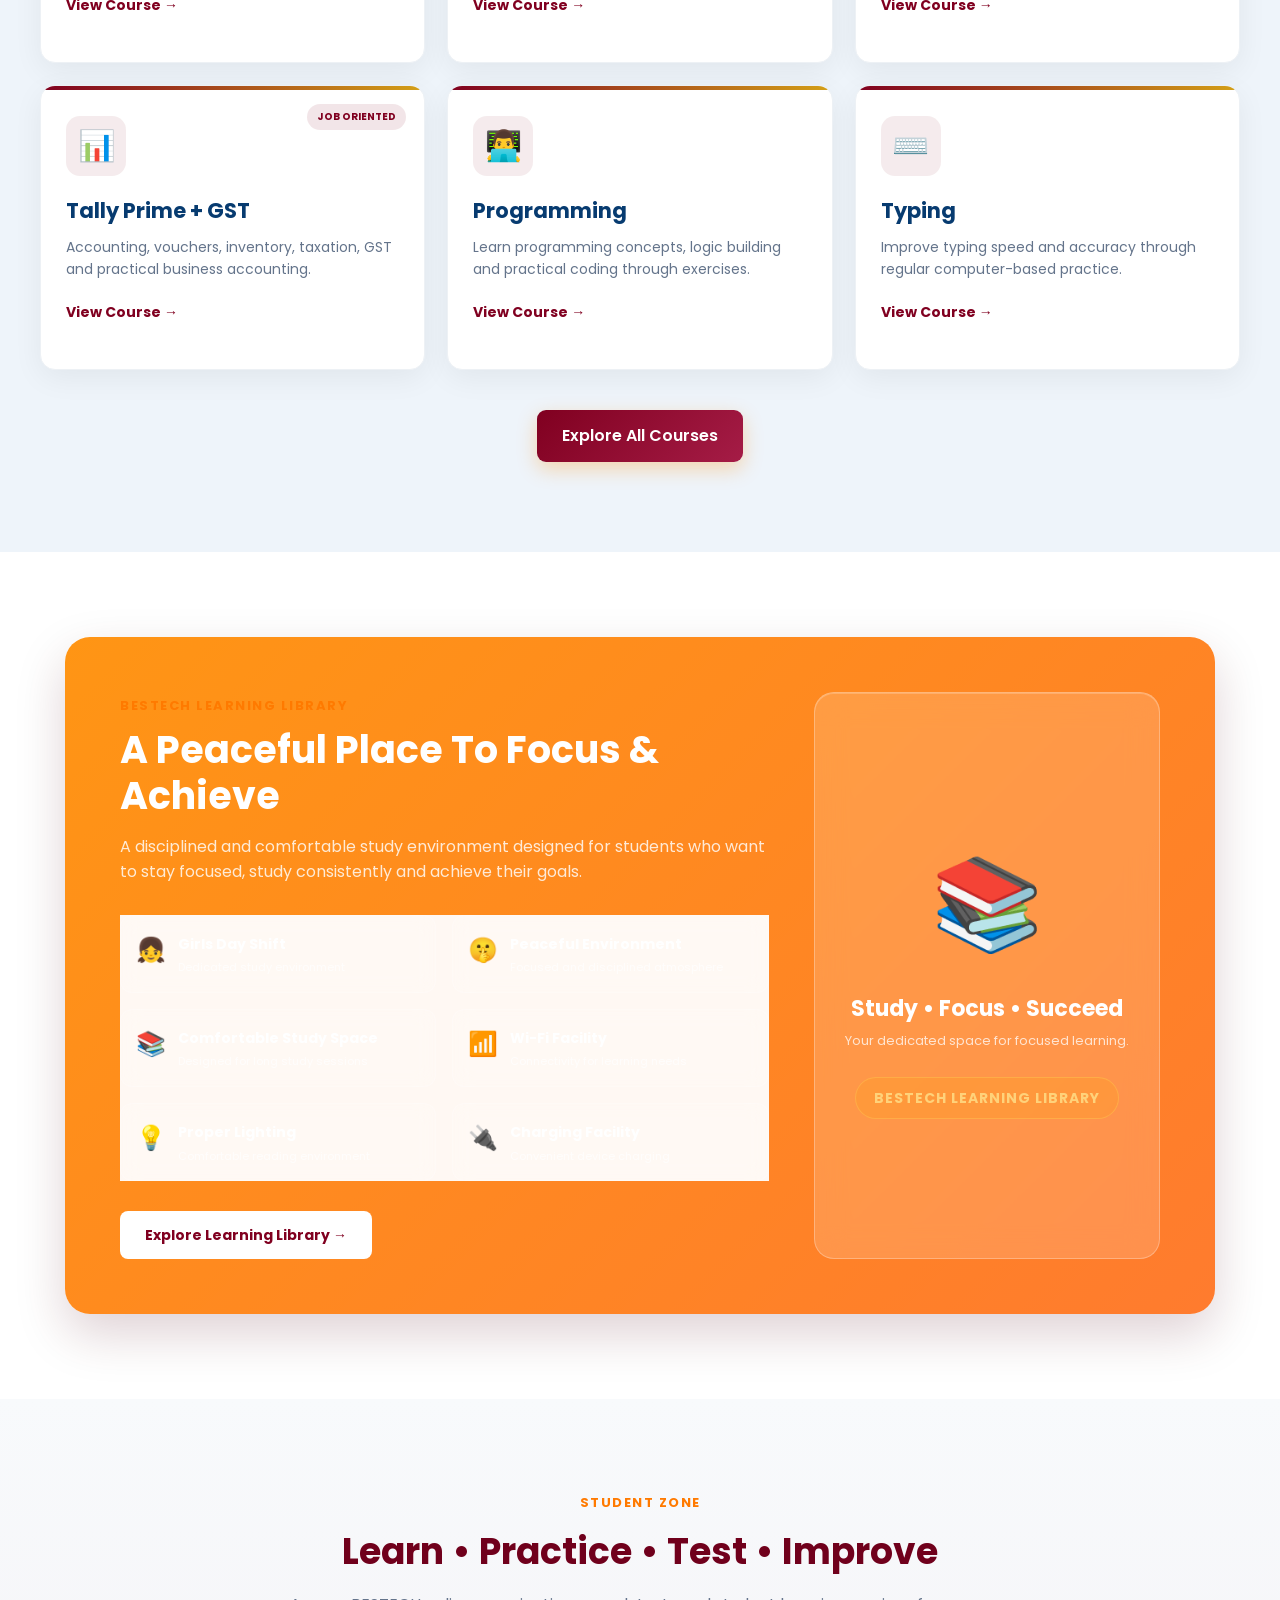
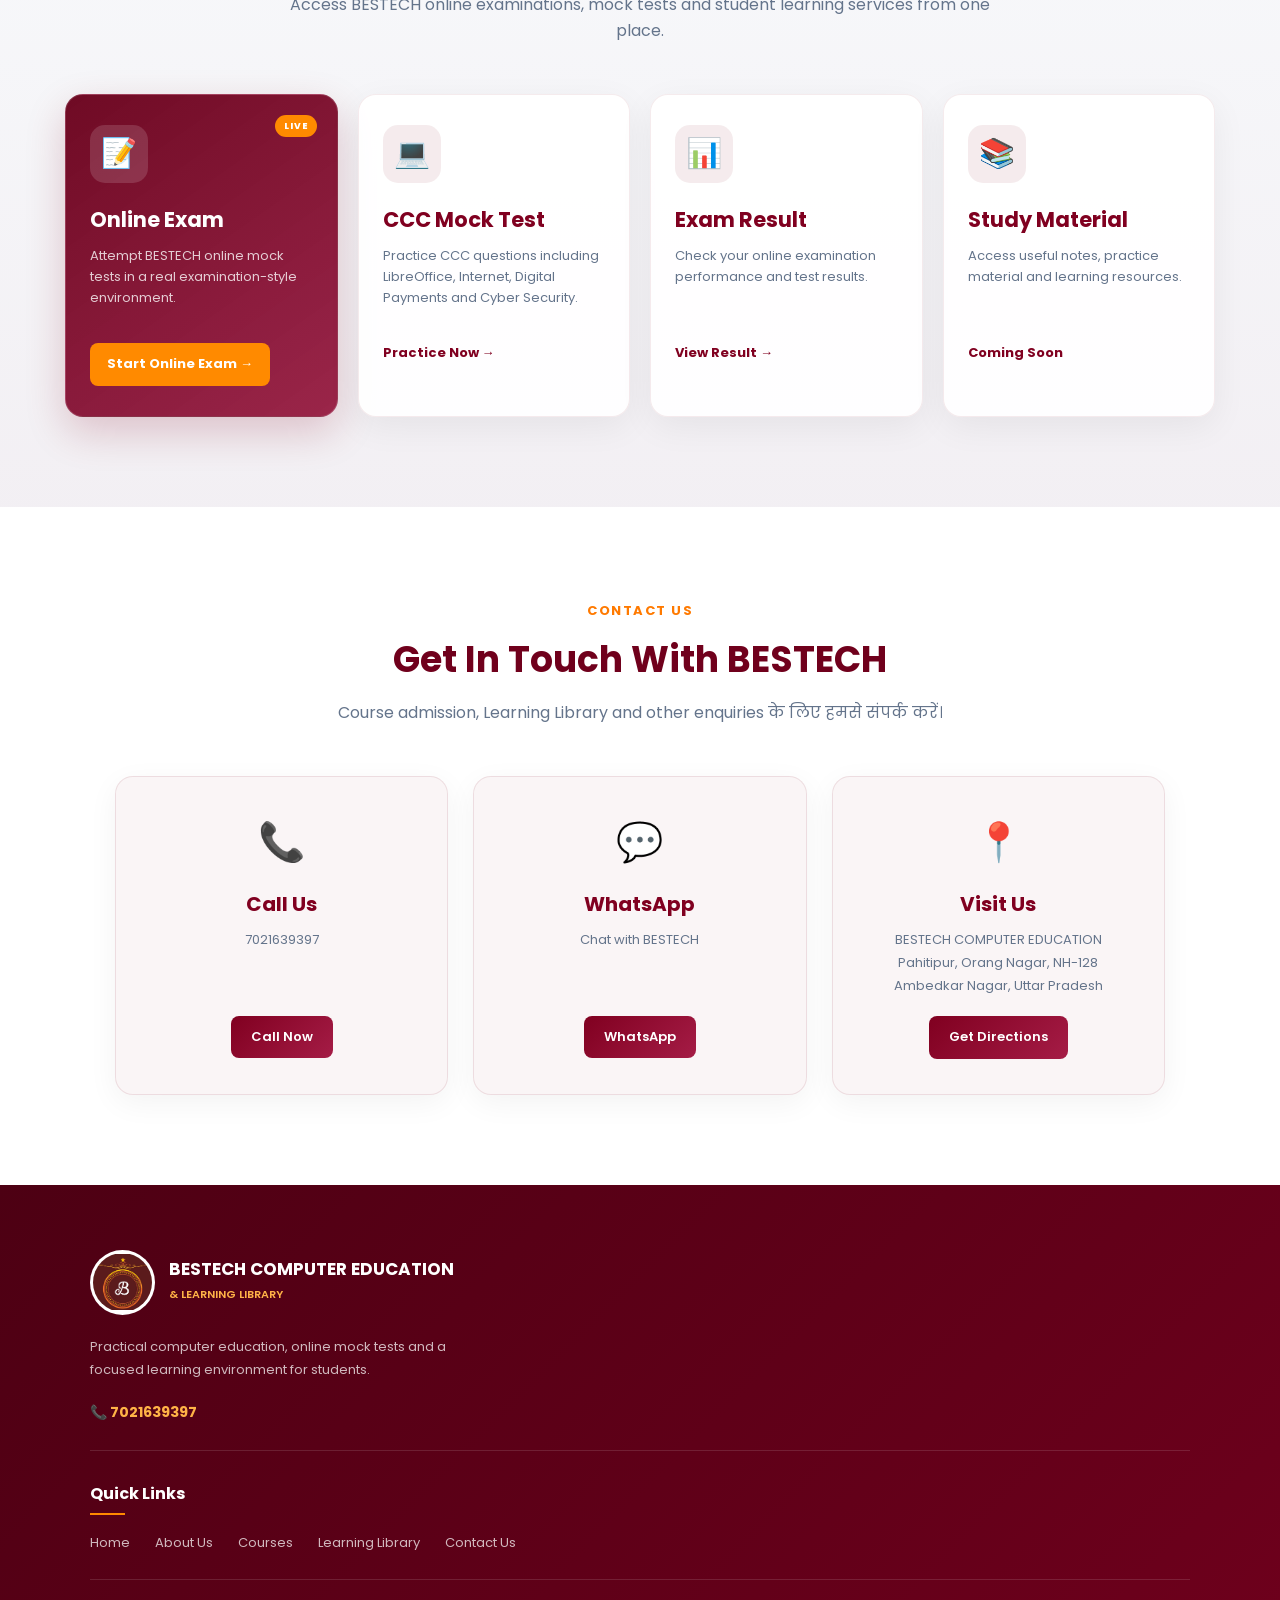
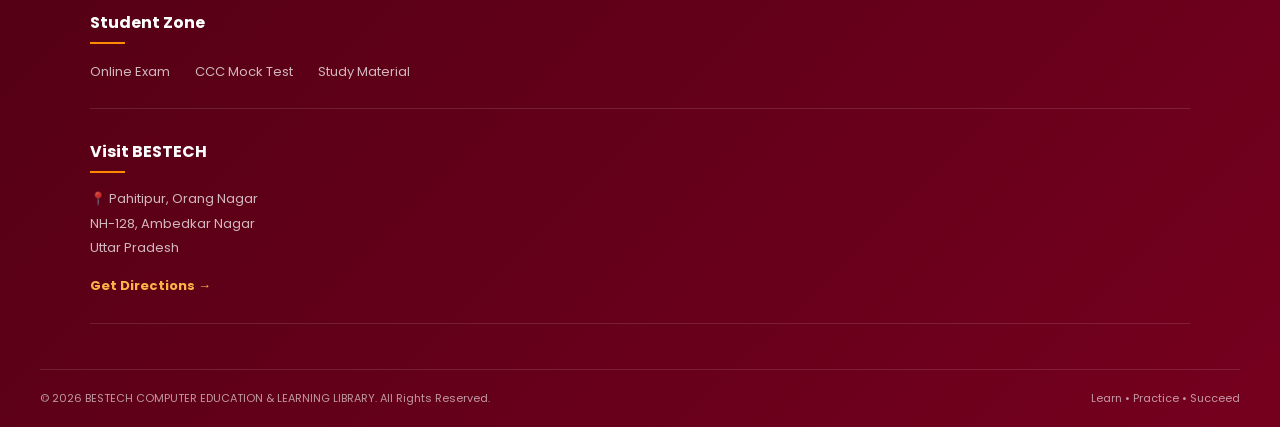
==== commit c4cd277a: "Fix Student Zone navigation" ====
--- a/index.html
+++ b/index.html
@@ -52,7 +52,7 @@
 
             <li><a href="#library">Library</a></li>
 
-            <li><a href="#student-zone">Student Zone</a></li>
+            <li><a href="student.html">Student Zone</a></li>
 
             <li><a href="#contact">Contact</a></li>
 
--- a/css/style.css
+++ b/css/style.css
@@ -859,7 +859,8 @@
 
 /* MOBILE */
 
-@media (max-width: 600px) {
+@media (max-width: 600px) 
+{
 
     .main-footer {
         padding: 50px 20px 0;
@@ -880,87 +881,7 @@
         flex-direction: column;
         gap: 10px;
     }
-    /* =========================
-   MOBILE NAVIGATION
-========================= */
-
-.menu-toggle {
-    display: none;
-
-    border: none;
-    background: transparent;
-
-    color: #800020;
-
-    font-size: 28px;
-    font-weight: 700;
-
-    cursor: pointer;
-
-    padding: 5px;
-}
-
-
-/* MOBILE / TABLET */
-
-@media (max-width: 950px) {
-
-    .navbar {
-        position: relative;
-    }
-
-    .menu-toggle {
-        display: block;
-    }
-
-    .nav-links {
-        position: absolute;
-
-        top: 78px;
-        left: 0;
-
-        width: 100%;
-
-        display: none;
-        flex-direction: column;
-
-        align-items: flex-start;
-
-        gap: 0;
-
-        padding: 15px 25px 25px;
-
-        background: rgba(255,255,255,0.98);
-
-        border-top: 1px solid #eeeeee;
-
-        box-shadow:
-            0 12px 25px rgba(0,0,0,0.08);
-    }
-
-    .nav-links.active {
-        display: flex;
-    }
-
-    .nav-links li {
-        width: 100%;
-    }
-
-    .nav-links a {
-        display: block;
-
-        width: 100%;
-
-        padding: 12px 5px;
-
-        border-bottom:
-            1px solid rgba(128,0,32,0.07);
-
-        color: #800020;
-    }
-
-}
-
+    
 }
 /* =========================
    RESPONSIVE
@@ -1541,4 +1462,1326 @@
 
         border-bottom: 1px solid rgba(128,0,32,0.08);
     }
+}
+/* =================================
+   FINAL MOBILE MENU
+================================= */
+
+.menu-toggle {
+    display: none;
+}
+
+@media screen and (max-width: 950px) {
+
+    .navbar {
+        position: relative;
+    }
+
+    .menu-toggle {
+        display: block !important;
+        background: transparent;
+        border: none;
+        color: #800020;
+        font-size: 30px;
+        cursor: pointer;
+        padding: 5px 8px;
+        z-index: 99999;
+    }
+
+    .nav-links {
+        display: none !important;
+
+        position: absolute;
+        top: 100%;
+        left: 0;
+        right: 0;
+
+        width: 100%;
+
+        background: #ffffff;
+
+        flex-direction: column;
+        align-items: stretch;
+
+        padding: 10px 20px 20px;
+
+        box-shadow: 0 12px 25px rgba(0, 0, 0, 0.15);
+
+        z-index: 99998;
+    }
+
+    .nav-links.active {
+        display: flex !important;
+    }
+
+    .nav-links li {
+        width: 100%;
+        margin: 0;
+    }
+
+    .nav-links li a {
+        display: block;
+        width: 100%;
+
+        padding: 14px 5px;
+
+        color: #800020;
+
+        border-bottom: 1px solid rgba(128, 0, 32, 0.10);
+    }
+}
+@media screen and (max-width: 650px) {
+
+    .brand-text h2 {
+        font-size: 13px;
+    }
+
+    .logo-box {
+        width: 45px;
+        height: 45px;
+    }
+
+    .exam-btn {
+        display: none;
+    }
+}
+/* =====================================
+   FINAL RESPONSIVE NAVIGATION
+===================================== */
+
+/* DESKTOP */
+.menu-toggle {
+    display: none;
+}
+
+/* TABLET + SMALL DESKTOP + MOBILE */
+@media screen and (max-width: 950px) {
+
+    .navbar {
+        position: relative;
+    }
+
+    /* Hide normal menu */
+    .nav-links {
+        display: none !important;
+
+        position: absolute;
+        top: 100%;
+        left: 0;
+
+        width: 100%;
+
+        background: #ffffff;
+
+        flex-direction: column;
+        align-items: stretch;
+
+        padding: 15px 25px;
+
+        box-shadow: 0 12px 30px rgba(0,0,0,0.15);
+
+        z-index: 9999;
+    }
+
+    /* Show hamburger */
+    .menu-toggle {
+        display: block !important;
+
+        background: transparent;
+        border: none;
+
+        color: #800020;
+
+        font-size: 30px;
+
+        cursor: pointer;
+
+        margin-left: 10px;
+
+        z-index: 10000;
+    }
+
+    /* Open menu */
+    .nav-links.active {
+        display: flex !important;
+    }
+
+    .nav-links li {
+        width: 100%;
+    }
+
+    .nav-links li a {
+        display: block;
+
+        width: 100%;
+
+        padding: 13px 5px;
+
+        color: #800020;
+
+        border-bottom: 1px solid rgba(128,0,32,0.08);
+    }
+}
+
+/* SMALL MOBILE */
+@media screen and (max-width: 650px) {
+
+    .brand-text h2 {
+        font-size: 13px;
+    }
+
+    .logo-box {
+        width: 45px;
+        height: 45px;
+    }
+
+    .exam-btn {
+        display: none;
+    }
+}
+/* =========================================
+   COURSES PAGE
+========================================= */
+
+.courses-page-hero {
+    min-height: 390px;
+
+    display: flex;
+    align-items: center;
+    justify-content: center;
+
+    text-align: center;
+
+    padding: 70px 20px;
+
+    color: white;
+
+    background:
+        radial-gradient(
+            circle at 80% 20%,
+            rgba(255, 138, 0, 0.30),
+            transparent 30%
+        ),
+        linear-gradient(
+            135deg,
+            rgba(80, 0, 22, 0.96),
+            rgba(128, 0, 32, 0.88)
+        );
+}
+
+.courses-page-hero span {
+    color: #ffb347;
+
+    font-size: 13px;
+    font-weight: 700;
+
+    letter-spacing: 1.5px;
+}
+
+.courses-page-hero h1 {
+    font-size: clamp(42px, 6vw, 65px);
+
+    margin: 8px 0;
+}
+
+.courses-page-hero p {
+    color: rgba(255,255,255,0.8);
+
+    margin-bottom: 30px;
+}
+
+.course-intro {
+    padding-bottom: 45px;
+}
+
+
+/* COURSE DETAILS */
+
+.course-details-section {
+    max-width: 1100px;
+
+    margin: auto;
+
+    padding: 20px 25px 90px;
+
+    display: flex;
+    flex-direction: column;
+
+    gap: 25px;
+}
+
+.course-detail-card {
+    position: relative;
+
+    display: grid;
+
+    grid-template-columns: 100px 1fr;
+
+    gap: 30px;
+
+    padding: 40px;
+
+    background: white;
+
+    border-radius: 20px;
+
+    border:
+        1px solid rgba(128,0,32,0.09);
+
+    box-shadow:
+        0 10px 35px rgba(0,0,0,0.06);
+
+    scroll-margin-top: 110px;
+
+    transition: 0.3s;
+}
+
+.course-detail-card:hover {
+    transform: translateY(-4px);
+
+    box-shadow:
+        0 16px 40px rgba(128,0,32,0.11);
+}
+
+.course-number {
+    width: 75px;
+    height: 75px;
+
+    display: flex;
+    align-items: center;
+    justify-content: center;
+
+    border-radius: 18px;
+
+    background:
+        linear-gradient(
+            135deg,
+            #800020,
+            #a51c46
+        );
+
+    color: white;
+
+    font-size: 24px;
+    font-weight: 800;
+}
+
+.course-label {
+    color: #e87500;
+
+    font-size: 10px;
+    font-weight: 800;
+
+    letter-spacing: 1.3px;
+}
+
+.course-detail-content h2 {
+    color: #800020;
+
+    font-size: 28px;
+
+    margin: 5px 0 10px;
+}
+
+.course-detail-content > p {
+    color: #64748b;
+
+    font-size: 14px;
+
+    max-width: 800px;
+}
+
+
+/* TOPICS */
+
+.course-topics {
+    display: grid;
+
+    grid-template-columns:
+        repeat(4, 1fr);
+
+    gap: 10px;
+
+    margin: 25px 0;
+}
+
+.course-topics span {
+    padding: 10px 12px;
+
+    background:
+        rgba(128,0,32,0.05);
+
+    border-radius: 8px;
+
+    color: #475569;
+
+    font-size: 11px;
+}
+
+
+/* BUTTONS */
+
+.course-actions {
+    display: flex;
+    flex-wrap: wrap;
+
+    gap: 12px;
+}
+
+.course-enquiry-btn,
+.course-test-btn {
+    display: inline-block;
+
+    padding: 11px 20px;
+
+    border-radius: 8px;
+
+    font-size: 13px;
+    font-weight: 700;
+
+    transition: 0.3s;
+}
+
+.course-enquiry-btn {
+    background: #800020;
+
+    color: white;
+}
+
+.course-test-btn {
+    background: #ff8500;
+
+    color: white;
+}
+
+.course-enquiry-btn:hover,
+.course-test-btn:hover {
+    transform: translateY(-2px);
+}
+
+
+/* CTA */
+
+.course-cta {
+    padding: 75px 20px;
+
+    text-align: center;
+
+    background:
+        linear-gradient(
+            135deg,
+            #ff9700,
+            #ed6900
+        );
+
+    color: white;
+}
+
+.course-cta span {
+    font-size: 11px;
+
+    font-weight: 800;
+
+    letter-spacing: 2px;
+}
+
+.course-cta h2 {
+    font-size: 37px;
+
+    margin: 8px 0;
+}
+
+.course-cta p {
+    color: rgba(255,255,255,0.85);
+}
+
+.course-cta-buttons {
+    display: flex;
+
+    justify-content: center;
+
+    gap: 12px;
+
+    margin-top: 25px;
+}
+
+.course-cta-buttons a {
+    padding: 12px 22px;
+
+    background: white;
+
+    color: #800020;
+
+    border-radius: 8px;
+
+    font-size: 13px;
+    font-weight: 700;
+}
+
+
+/* COURSES FOOTER */
+
+.courses-footer {
+    padding: 50px 20px;
+
+    text-align: center;
+
+    background: #4d0013;
+
+    color: white;
+}
+
+.courses-footer img {
+    width: 65px;
+    height: 65px;
+
+    object-fit: contain;
+
+    background: white;
+
+    border-radius: 50%;
+
+    margin-bottom: 12px;
+}
+
+.courses-footer h3 {
+    font-size: 18px;
+}
+
+.courses-footer p {
+    color: rgba(255,255,255,0.7);
+
+    font-size: 12px;
+
+    margin: 5px 0;
+}
+
+.courses-footer > a {
+    display: inline-block;
+
+    margin-top: 18px;
+
+    color: #ffb347;
+
+    font-size: 13px;
+    font-weight: 700;
+}
+
+.courses-copyright {
+    margin-top: 30px;
+
+    padding-top: 18px;
+
+    border-top:
+        1px solid rgba(255,255,255,0.12);
+
+    color: rgba(255,255,255,0.5);
+
+    font-size: 10px;
+}
+
+
+/* TABLET */
+
+@media (max-width: 850px) {
+
+    .course-topics {
+        grid-template-columns:
+            repeat(2, 1fr);
+    }
+
+}
+
+
+/* MOBILE */
+
+@media (max-width: 600px) {
+
+    .courses-page-hero {
+        min-height: 330px;
+    }
+
+    .course-detail-card {
+        grid-template-columns: 1fr;
+
+        padding: 28px 22px;
+    }
+
+    .course-number {
+        width: 60px;
+        height: 60px;
+
+        font-size: 19px;
+    }
+
+    .course-detail-content h2 {
+        font-size: 24px;
+    }
+
+    .course-topics {
+        grid-template-columns: 1fr;
+    }
+
+    .course-cta h2 {
+        font-size: 29px;
+    }
+
+    .course-cta-buttons {
+        flex-direction: column;
+
+        max-width: 250px;
+
+        margin: 25px auto 0;
+    }
+
+}
+/* =========================================
+   BESTECH LEARNING LIBRARY PAGE
+   ========================================= */
+
+.library-hero {
+    min-height: 560px;
+    display: flex;
+    align-items: center;
+    position: relative;
+    overflow: hidden;
+    background:
+        linear-gradient(135deg, rgba(128,0,32,.96), rgba(91,0,22,.94)),
+        url("images/logo.png") center/cover no-repeat;
+    color: #fff;
+}
+
+.library-hero-content {
+    width: min(1150px, 90%);
+    margin: auto;
+    padding: 80px 0;
+}
+
+.library-badge {
+    display: inline-block;
+    padding: 9px 18px;
+    border-radius: 30px;
+    background: rgba(255,165,0,.18);
+    border: 1px solid rgba(255,190,80,.55);
+    color: #ffd27a;
+    font-size: 14px;
+    font-weight: 700;
+    letter-spacing: 1px;
+}
+
+.library-hero h1 {
+    max-width: 800px;
+    margin: 22px 0 15px;
+    font-size: clamp(40px, 6vw, 72px);
+    line-height: 1.05;
+}
+
+.library-hero h1 span {
+    color: #ffb347;
+}
+
+.library-hero p {
+    max-width: 700px;
+    margin-bottom: 30px;
+    font-size: 18px;
+    line-height: 1.8;
+    color: #f9e8df;
+}
+
+.library-hero-buttons,
+.library-cta-buttons {
+    display: flex;
+    gap: 15px;
+    flex-wrap: wrap;
+}
+
+.library-btn {
+    display: inline-flex;
+    align-items: center;
+    justify-content: center;
+    min-height: 48px;
+    padding: 12px 25px;
+    border-radius: 8px;
+    text-decoration: none;
+    font-weight: 700;
+    transition: .3s ease;
+}
+
+.library-btn.primary {
+    background: linear-gradient(135deg, #ff9800, #ffb347);
+    color: #fff;
+    box-shadow: 0 8px 25px rgba(255,152,0,.25);
+}
+
+.library-btn.secondary {
+    background: rgba(255,255,255,.1);
+    color: #fff;
+    border: 1px solid rgba(255,255,255,.35);
+}
+
+.library-btn:hover {
+    transform: translateY(-3px);
+}
+
+.library-section {
+    padding: 85px 0;
+    background: #fff;
+}
+
+.library-container {
+    width: min(1150px, 90%);
+    margin: auto;
+}
+
+.library-heading {
+    max-width: 760px;
+    margin: 0 auto 50px;
+    text-align: center;
+}
+
+.library-heading > span {
+    color: #c76b00;
+    font-size: 13px;
+    font-weight: 800;
+    letter-spacing: 1.5px;
+}
+
+.library-heading h2 {
+    margin: 10px 0 15px;
+    color: #800020;
+    font-size: clamp(30px, 4vw, 46px);
+}
+
+.library-heading p {
+    color: #666;
+    font-size: 17px;
+    line-height: 1.8;
+}
+
+.library-highlight {
+    display: grid;
+    grid-template-columns: repeat(4, 1fr);
+    gap: 18px;
+}
+
+.library-highlight > div {
+    padding: 25px 20px;
+    border-radius: 15px;
+    background: linear-gradient(
+        135deg,
+        rgba(255,152,0,.12),
+        rgba(255,255,255,.8)
+    );
+    border: 1px solid rgba(128,0,32,.1);
+    box-shadow: 0 10px 30px rgba(0,0,0,.07);
+}
+
+.library-highlight strong {
+    display: block;
+    color: #800020;
+    font-size: 18px;
+    margin-bottom: 8px;
+}
+
+.library-highlight span {
+    color: #666;
+    font-size: 14px;
+    line-height: 1.5;
+}
+
+.library-features {
+    background: #fff8f3;
+}
+
+.library-grid {
+    display: grid;
+    grid-template-columns: repeat(3, 1fr);
+    gap: 25px;
+}
+
+.library-card {
+    padding: 32px 27px;
+    border-radius: 20px;
+    background:
+        linear-gradient(
+            135deg,
+            rgba(255,152,0,.14),
+            rgba(255,255,255,.78)
+        );
+    border: 1px solid rgba(128,0,32,.10);
+    box-shadow: 0 12px 35px rgba(92,0,20,.08);
+    transition: .3s ease;
+}
+
+.library-card:hover {
+    transform: translateY(-7px);
+    box-shadow: 0 18px 40px rgba(92,0,20,.14);
+}
+
+.library-icon {
+    width: 58px;
+    height: 58px;
+    display: flex;
+    align-items: center;
+    justify-content: center;
+    margin-bottom: 20px;
+    border-radius: 15px;
+    background: linear-gradient(135deg, #800020, #a0002d);
+    color: #fff;
+    font-size: 27px;
+}
+
+.library-card h3 {
+    margin-bottom: 12px;
+    color: #800020;
+    font-size: 21px;
+}
+
+.library-card p {
+    margin: 0;
+    color: #666;
+    line-height: 1.7;
+}
+
+.girls-library {
+    padding: 90px 0;
+    background:
+        linear-gradient(
+            135deg,
+            rgba(128,0,32,.97),
+            rgba(104,0,27,.95)
+        );
+    color: #fff;
+}
+
+.girls-library-content {
+    max-width: 750px;
+}
+
+.girls-library-content > span {
+    color: #ffbd66;
+    font-weight: 800;
+    font-size: 13px;
+    letter-spacing: 1.5px;
+}
+
+.girls-library h2 {
+    margin: 12px 0 15px;
+    font-size: clamp(32px, 5vw, 52px);
+}
+
+.girls-library p {
+    max-width: 680px;
+    color: #f8e7df;
+    font-size: 17px;
+    line-height: 1.8;
+    margin-bottom: 28px;
+}
+
+.practice-box {
+    display: grid;
+    grid-template-columns: repeat(3, 1fr);
+    gap: 22px;
+}
+
+.practice-item {
+    padding: 30px;
+    border-radius: 18px;
+    background: #fff;
+    border-left: 5px solid #ff9800;
+    box-shadow: 0 10px 30px rgba(0,0,0,.08);
+}
+
+.practice-item h3 {
+    margin-bottom: 10px;
+    color: #800020;
+}
+
+.practice-item p {
+    color: #666;
+    line-height: 1.7;
+    margin: 0;
+}
+
+.library-test-button {
+    text-align: center;
+    margin-top: 40px;
+}
+
+.library-rules {
+    background: #fff8f3;
+}
+
+.rules-list {
+    max-width: 900px;
+    margin: auto;
+}
+
+.rule {
+    display: flex;
+    align-items: center;
+    gap: 20px;
+    padding: 20px 10px;
+    border-bottom: 1px solid rgba(128,0,32,.12);
+}
+
+.rule span {
+    min-width: 45px;
+    color: #ff8c00;
+    font-size: 18px;
+    font-weight: 800;
+}
+
+.rule p {
+    margin: 0;
+    color: #555;
+    line-height: 1.6;
+}
+
+.library-cta {
+    padding: 80px 0;
+    text-align: center;
+    background: linear-gradient(135deg, #800020, #5f0018);
+    color: #fff;
+}
+
+.library-cta h2 {
+    margin-bottom: 12px;
+    font-size: clamp(30px, 4vw, 45px);
+}
+
+.library-cta p {
+    max-width: 650px;
+    margin: 0 auto 28px;
+    color: #f8e7df;
+    line-height: 1.7;
+}
+
+.library-cta-buttons {
+    justify-content: center;
+}
+
+
+/* =========================================
+   LIBRARY MOBILE RESPONSIVE
+   ========================================= */
+
+@media screen and (max-width: 950px) {
+
+    .library-highlight {
+        grid-template-columns: repeat(2, 1fr);
+    }
+
+    .library-grid {
+        grid-template-columns: repeat(2, 1fr);
+    }
+
+    .practice-box {
+        grid-template-columns: 1fr;
+    }
+}
+
+
+@media screen and (max-width: 650px) {
+
+    .library-hero {
+        min-height: 520px;
+    }
+
+    .library-hero-content {
+        padding: 60px 0;
+    }
+
+    .library-hero h1 {
+        font-size: 42px;
+    }
+
+    .library-hero p {
+        font-size: 16px;
+    }
+
+    .library-section {
+        padding: 60px 0;
+    }
+
+    .library-highlight,
+    .library-grid {
+        grid-template-columns: 1fr;
+    }
+
+    .library-card {
+        padding: 27px 22px;
+    }
+
+    .girls-library {
+        padding: 65px 0;
+    }
+
+    .girls-library h2 {
+        font-size: 35px;
+    }
+
+    .rule {
+        align-items: flex-start;
+    }
+
+    .library-btn {
+        width: 100%;
+    }
+
+    .library-hero-buttons,
+    .library-cta-buttons {
+        width: 100%;
+    }
+}
+/* =========================================
+   BESTECH STUDENT ZONE
+   ========================================= */
+
+.student-hero {
+    min-height: 540px;
+    display: flex;
+    align-items: center;
+    position: relative;
+    overflow: hidden;
+    background: linear-gradient(135deg, #800020, #5f0018);
+    color: #fff;
+}
+
+.student-hero-content {
+    width: min(1150px, 90%);
+    margin: auto;
+    padding: 80px 0;
+}
+
+.student-badge {
+    display: inline-block;
+    padding: 9px 18px;
+    border-radius: 30px;
+    background: rgba(255, 152, 0, .15);
+    border: 1px solid rgba(255, 190, 80, .5);
+    color: #ffd27a;
+    font-size: 14px;
+    font-weight: 700;
+    letter-spacing: 1px;
+}
+
+.student-hero h1 {
+    max-width: 800px;
+    margin: 22px 0 15px;
+    font-size: clamp(40px, 6vw, 70px);
+    line-height: 1.05;
+}
+
+.student-hero h1 span {
+    color: #ffb347;
+}
+
+.student-hero p {
+    max-width: 700px;
+    margin-bottom: 30px;
+    color: #f9e8df;
+    font-size: 18px;
+    line-height: 1.8;
+}
+
+.student-hero-buttons {
+    display: flex;
+    gap: 15px;
+    flex-wrap: wrap;
+}
+
+.student-btn {
+    display: inline-flex;
+    align-items: center;
+    justify-content: center;
+    min-height: 48px;
+    padding: 12px 25px;
+    border-radius: 8px;
+    text-decoration: none;
+    font-weight: 700;
+    transition: .3s ease;
+}
+
+.student-btn.primary {
+    background: linear-gradient(135deg, #ff9800, #ffb347);
+    color: #fff;
+    box-shadow: 0 8px 25px rgba(255, 152, 0, .25);
+}
+
+.student-btn.secondary {
+    background: rgba(255,255,255,.1);
+    color: #fff;
+    border: 1px solid rgba(255,255,255,.35);
+}
+
+.student-btn:hover {
+    transform: translateY(-3px);
+}
+
+.student-section {
+    padding: 85px 0;
+    background: #fff;
+}
+
+.student-container {
+    width: min(1150px, 90%);
+    margin: auto;
+}
+
+.student-heading {
+    max-width: 760px;
+    margin: 0 auto 50px;
+    text-align: center;
+}
+
+.student-heading > span {
+    color: #c76b00;
+    font-size: 13px;
+    font-weight: 800;
+    letter-spacing: 1.5px;
+}
+
+.student-heading h2 {
+    margin: 10px 0 15px;
+    color: #800020;
+    font-size: clamp(30px, 4vw, 46px);
+}
+
+.student-heading p {
+    color: #666;
+    font-size: 17px;
+    line-height: 1.8;
+}
+
+.student-grid {
+    display: grid;
+    grid-template-columns: repeat(3, 1fr);
+    gap: 25px;
+}
+
+.student-card {
+    padding: 32px 27px;
+    border-radius: 20px;
+    background: linear-gradient(
+        135deg,
+        rgba(255, 152, 0, .10),
+        rgba(255, 255, 255, .9)
+    );
+    border: 1px solid rgba(128,0,32,.10);
+    box-shadow: 0 12px 35px rgba(92,0,20,.08);
+    transition: .3s ease;
+}
+
+.student-card:hover {
+    transform: translateY(-7px);
+    box-shadow: 0 18px 40px rgba(92,0,20,.14);
+}
+
+.student-card.featured {
+    border-top: 5px solid #ff9800;
+}
+
+.student-icon {
+    width: 58px;
+    height: 58px;
+    display: flex;
+    align-items: center;
+    justify-content: center;
+    margin-bottom: 20px;
+    border-radius: 15px;
+    background: linear-gradient(135deg, #800020, #a0002d);
+    color: #fff;
+    font-size: 27px;
+}
+
+.student-card h3 {
+    margin-bottom: 12px;
+    color: #800020;
+    font-size: 21px;
+}
+
+.student-card p {
+    min-height: 75px;
+    margin-bottom: 20px;
+    color: #666;
+    line-height: 1.7;
+}
+
+.student-card-btn {
+    display: inline-block;
+    color: #800020;
+    font-weight: 800;
+    text-decoration: none;
+}
+
+.student-card-btn:hover {
+    color: #ff8c00;
+}
+
+.student-card-note {
+    display: inline-block;
+    color: #999;
+    font-size: 14px;
+    font-weight: 600;
+}
+
+.student-exam-cta {
+    padding: 85px 0;
+    background: linear-gradient(135deg, #800020, #5f0018);
+    color: #fff;
+}
+
+.student-exam-content {
+    max-width: 800px;
+}
+
+.student-exam-content > span {
+    color: #ffbd66;
+    font-size: 13px;
+    font-weight: 800;
+    letter-spacing: 1.5px;
+}
+
+.student-exam-content h2 {
+    margin: 12px 0 15px;
+    font-size: clamp(32px, 5vw, 52px);
+}
+
+.student-exam-content p {
+    max-width: 650px;
+    margin-bottom: 28px;
+    color: #f8e7df;
+    line-height: 1.8;
+}
+
+.student-guidelines {
+    background: #fff8f3;
+}
+
+.student-steps {
+    display: grid;
+    grid-template-columns: repeat(4, 1fr);
+    gap: 20px;
+}
+
+.student-step {
+    padding: 28px 22px;
+    border-radius: 18px;
+    background: #fff;
+    border-bottom: 4px solid #ff9800;
+    box-shadow: 0 10px 30px rgba(0,0,0,.07);
+}
+
+.student-step strong {
+    display: block;
+    margin-bottom: 15px;
+    color: #ff8c00;
+    font-size: 25px;
+}
+
+.student-step h3 {
+    margin-bottom: 10px;
+    color: #800020;
+}
+
+.student-step p {
+    margin: 0;
+    color: #666;
+    line-height: 1.7;
+}
+
+.student-contact-cta {
+    padding: 75px 0;
+    text-align: center;
+    background: #fff;
+}
+
+.student-contact-cta h2 {
+    margin-bottom: 12px;
+    color: #800020;
+    font-size: clamp(30px, 4vw, 45px);
+}
+
+.student-contact-cta p {
+    margin-bottom: 25px;
+    color: #666;
+}
+
+.student-contact-buttons {
+    display: flex;
+    justify-content: center;
+    gap: 15px;
+    flex-wrap: wrap;
+}
+
+.student-contact-buttons .student-btn.secondary {
+    background: #800020;
+    border-color: #800020;
+}
+
+
+/* =========================================
+   STUDENT ZONE MOBILE
+   ========================================= */
+
+@media screen and (max-width: 950px) {
+
+    .student-grid {
+        grid-template-columns: repeat(2, 1fr);
+    }
+
+    .student-steps {
+        grid-template-columns: repeat(2, 1fr);
+    }
+}
+
+
+@media screen and (max-width: 650px) {
+
+    .student-hero {
+        min-height: 500px;
+    }
+
+    .student-hero-content {
+        padding: 60px 0;
+    }
+
+    .student-hero h1 {
+        font-size: 42px;
+    }
+
+    .student-hero p {
+        font-size: 16px;
+    }
+
+    .student-section {
+        padding: 60px 0;
+    }
+
+    .student-grid,
+    .student-steps {
+        grid-template-columns: 1fr;
+    }
+
+    .student-card {
+        padding: 27px 22px;
+    }
+
+    .student-card p {
+        min-height: auto;
+    }
+
+    .student-exam-cta {
+        padding: 65px 0;
+    }
+
+    .student-btn {
+        width: 100%;
+    }
+
+    .student-hero-buttons,
+    .student-contact-buttons {
+        width: 100%;
+    }
 }
